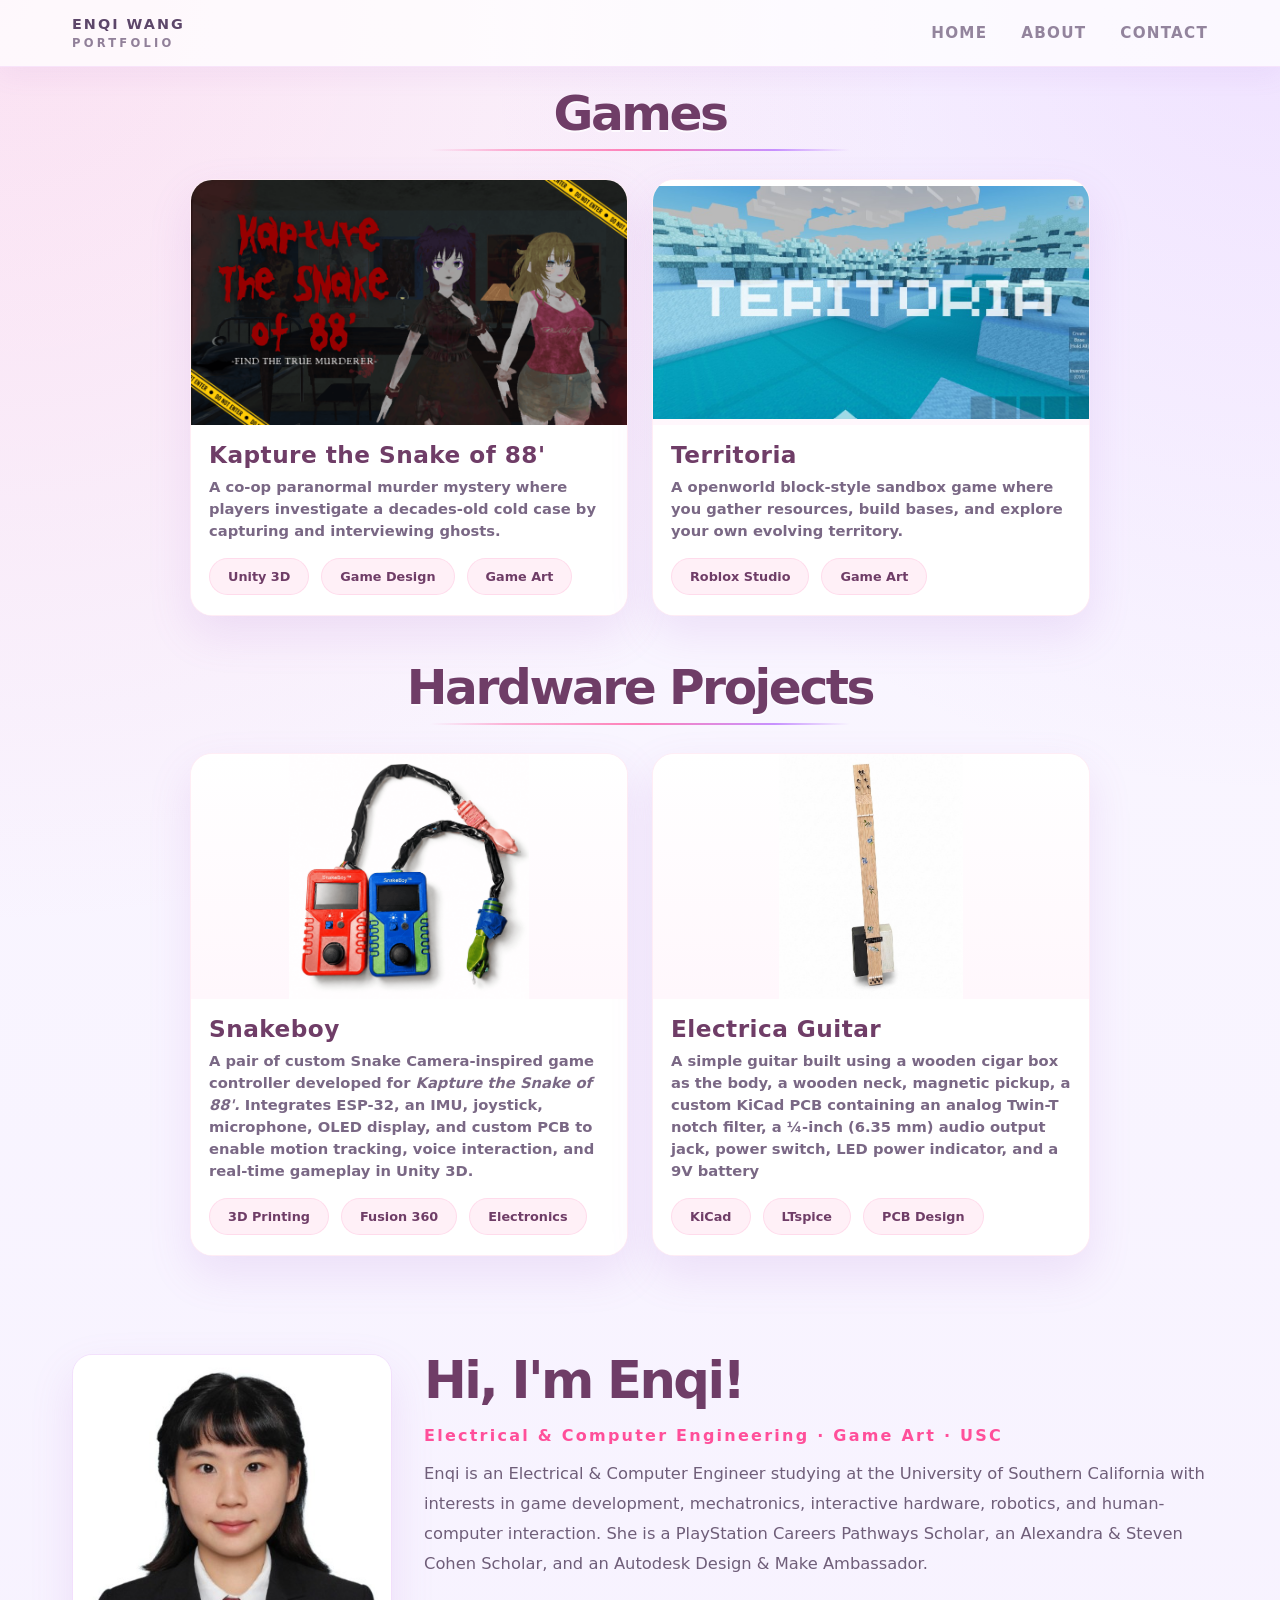
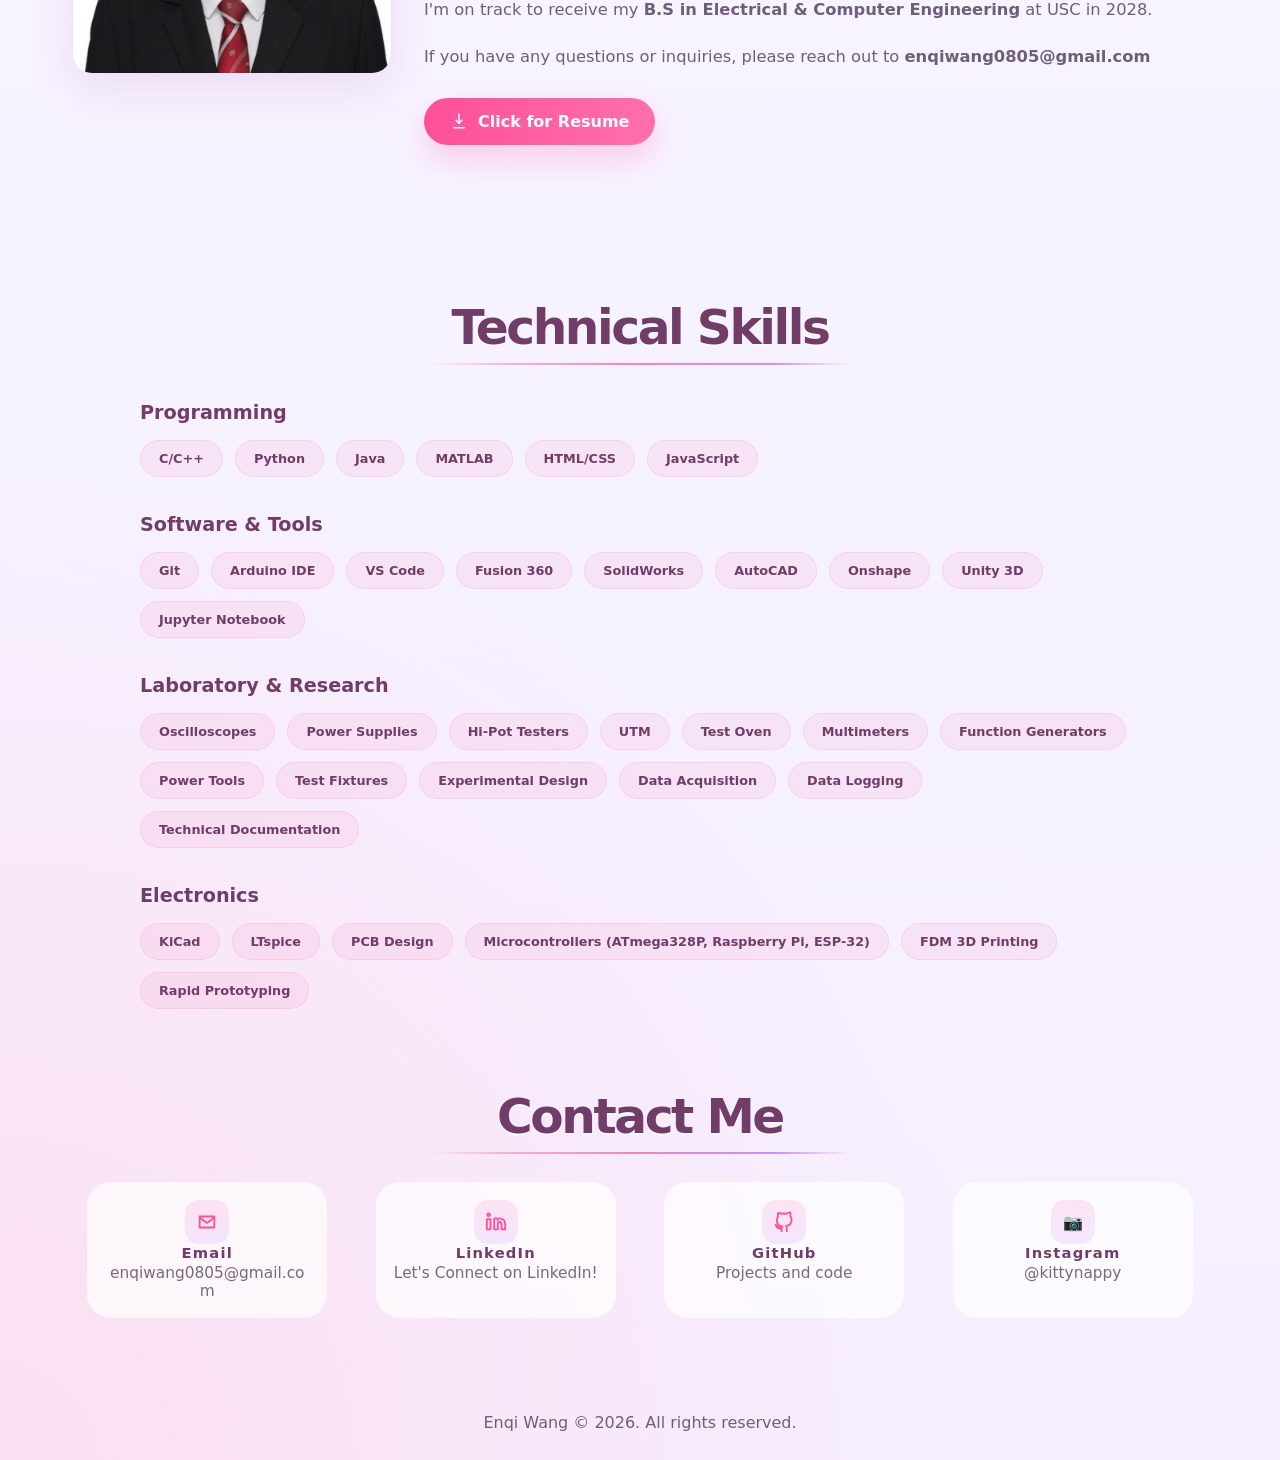
==== index.html @ 50706b4a "Update index.html" ====
<!DOCTYPE html>
<html lang="en">

<head>
  <meta charset="utf-8" />
  <meta name="viewport" content="width=device-width, initial-scale=1.0" />
  <title>Enqi Wang | Portfolio</title>
  <link rel="stylesheet" href="css/home.css">

</head>

<body>
  <header>
    <div class="header-inner">
      <a href="#home" class="brand">
        ENQI WANG
        <small>PORTFOLIO</small>
      </a>

      <nav aria-label="Primary">
        <a href="#home">HOME</a>
        <a href="#about">ABOUT</a>
        <a href="#contact">CONTACT</a>
      </nav>
    </div>
  </header>
  <main>
    <section id="home" class="section">
      <h2 class="section-title">Games</h2>
      <div class="underline"></div>
      <p class="lead"></p>

      <div class="project-grid featured">
        <a class="project-card" href="kapture.html">
          <div class="project-image-wrap">
            <img class="project-image" src="icons_images/Kapture/Kapture the snake of 88'.png"
              alt="Kapture the Snake of 88 banner">
          </div>
          <div class="project-body">
            <div class="project-title">Kapture the Snake of 88'</div>
            <p class="project-subtitle">
              A co-op paranormal murder mystery where players investigate a decades-old cold case by capturing and
              interviewing ghosts.
            </p>
            <div class="skill-bubbles">
              <span>Unity 3D</span>
              <span>Game Design</span>
              <span>Game Art</span>
            </div>
          </div>
        </a>

        <a class="project-card" href="territoria.html">
          <div class="project-image-wrap">
            <img class="project-image" src="icons_images/teritoria/game banner.jpg" alt="Territoria banner"
              loading="lazy" decoding="async">
          </div>
          <div class="project-body">
            <div class="project-title">Territoria</div>
            <p class="project-subtitle">
              A openworld block-style sandbox game where you gather resources, build bases, and explore your own
              evolving
              territory.
            </p>
            <div class="skill-bubbles">
              <span>Roblox Studio</span>
              <span>Game Art</span>
            </div>
          </div>
        </a>
      </div>
    </section>

    <section class="section" id="hardware">
      <h2 class="section-title">Hardware Projects</h2>
      <div class="underline"></div>

      <div class="project-grid featured">
        <a class="project-card" href="controller.html">
          <div class="project-image-wrap">
            <img class="project-image" src="icons_images/Controller/Controller0.png" alt="Snakeboy" loading="lazy"
              decoding="async">
          </div>

          <div class="project-body">
            <div class="project-title">Snakeboy</div>
            <p class="project-subtitle">
              A pair of custom Snake Camera-inspired game controller developed for
              <em>Kapture the Snake of 88'.</em>

              Integrates ESP-32, an IMU, joystick, microphone, OLED display, and custom PCB
              to enable <strong>motion tracking</strong>,
              <strong>voice interaction</strong>, and <strong>real-time gameplay</strong> in Unity 3D.
            </p>
            <div class="skill-bubbles">
              <span>3D Printing</span>
              <span>Fusion 360</span>
              <span>Electronics</span>
            </div>

          </div>
        </a>

        <a class="project-card" href="Guitar.html">
          <div class="project-image-wrap">
            <img class="project-image" src="icons_images/Guitar/Guitar1.png" alt="Electrical Guitar" loading="lazy"
              decoding="async">
          </div>

          <div class="project-body">
            <div class="project-title">Electrica Guitar</div>
            <p class="project-subtitle">
              A simple guitar built using a wooden cigar box as the body, a wooden neck, magnetic pickup, a custom
              KiCad PCB containing an analog Twin-T notch filter, a ¼-inch (6.35 mm) audio output jack, power
              switch, LED power indicator, and a 9V battery
            </p>

            <div class="skill-bubbles">
              <span>KiCad</span>
              <span>LTspice</span>
              <span>PCB Design</span>
            </div>
          </div>
        </a>

      </div>
    </section>

    <section section id="about" class="panel about-panel">
      <div class="about-grid">
        <img src="icons_images/Enqi Wang.jpg" alt="Enqi Wang" class="photo" loading="lazy" decoding="async">

        <div>
          <h1>Hi, I'm Enqi!</h1>
          <h2>Electrical &amp; Computer Engineering · Game Art · USC</h2>

          <p>
            Enqi is an Electrical &amp; Computer Engineer studying at the University of Southern California with
            interests in game development, mechatronics, interactive hardware, robotics, and human-computer interaction.
            She is a PlayStation Careers Pathways Scholar, an Alexandra & Steven Cohen Scholar, and an Autodesk Design
            & Make Ambassador.
          </p>
          <p>
           I'm on track to receive my <strong>B.S in Electrical & Computer Engineering</strong> at USC in 2028.
          </p>
          <p>
            If you have any questions or inquiries, please reach out to <strong>enqiwang0805@gmail.com</strong>
          </p>

          <p></p>

          <a class="resume-button"
            href="https://docs.google.com/document/d/15a6nE8vh1wY7bWYlgDS8myKReRUi__NX8AWMiQHNwws/edit?usp=sharing"
            target="_blank" rel="noopener noreferrer">
            <svg viewBox="0 0 24 24" aria-hidden="true">
              <path d="M12 3v12"></path>
              <path d="M8 11l4 4 4-4"></path>
              <path d="M5 21h14"></path>
            </svg>
            Click for Resume
          </a>
        </div>
      </div>
    </section>
    <section class="section" section id="skills">

      <h2 class="section-title">Technical Skills</h2>
      <div class="underline"></div>

      <div class="skill-category">
        <h3>Programming</h3>
        <div class="skill-bubbles">
          <span>C/C++</span>
          <span>Python</span>
          <span>Java</span>
          <span>MATLAB</span>
          <span>HTML/CSS</span>
          <span>JavaScript</span>
        </div>
      </div>

      <div class="skill-category">
        <h3>Software & Tools</h3>
        <div class="skill-bubbles">
          <span>Git</span>
          <span>Arduino IDE</span>
          <span>VS Code</span>
          <span>Fusion 360</span>
          <span>SolidWorks</span>
          <span>AutoCAD</span>
          <span>Onshape</span>
          <span>Unity 3D</span>
          <span>Jupyter Notebook</span>
        </div>
      </div>

      <div class="skill-category">
        <h3>Laboratory & Research</h3>
        <div class="skill-bubbles">
          <span>Oscilloscopes</span>
          <span>Power Supplies</span>
          <span>Hi-Pot Testers</span>
          <span>UTM</span>
          <span>Test Oven</span>
          <span>Multimeters</span>
          <span>Function Generators</span>
          <span>Power Tools</span>
          <span>Test Fixtures</span>
          <span>Experimental Design</span>
          <span>Data Acquisition</span>
          <span>Data Logging</span>
          <span>Technical Documentation</span>
        </div>
      </div>

      <div class="skill-category">
        <h3>Electronics</h3>
        <div class="skill-bubbles">
          <span>KiCad</span>
          <span>LTspice</span>
          <span>PCB Design</span>
          <span>Microcontrollers (ATmega328P, Raspberry Pi, ESP-32)</span>
          <span>FDM 3D Printing</span>
          <span>Rapid Prototyping</span>
        </div>
      </div>

    </section>

    <section id="contact" class="section">
      <h1 class="section-title">Contact Me</h1>
      <div class="underline"></div>

      <div class="contact-list">
        <a class="contact-link" href="mailto:enqiwang0805@gmail.com">
          <span class="contact-icon" aria-hidden="true">
            <svg viewBox="0 0 24 24">
              <path d="M4 6h16v12H4z"></path>
              <path d="M4 7l8 6 8-6"></path>
            </svg>
          </span>
          <span class="contact-text">
            <span class="contact-label">Email</span>
            <span class="contact-value">enqiwang0805@gmail.com</span>
          </span>
        </a>

        <a class="contact-link" href="https://www.linkedin.com/in/enqiwang" target="_blank" rel="noopener noreferrer">
          <span class="contact-icon" aria-hidden="true">
            <svg viewBox="0 0 24 24">
              <path d="M16 8a6 6 0 0 1 6 6v6h-4v-6a2 2 0 0 0-4 0v6h-4V8h4v2"></path>
              <path d="M2 9h4v11H2z"></path>
              <circle cx="4" cy="4" r="1.5"></circle>
            </svg>
          </span>
          <span class="contact-text">
            <span class="contact-label">LinkedIn</span>
            <span class="contact-value">Let's Connect on LinkedIn!</span>
          </span>
        </a>

        <a class="contact-link" href="https://github.com/EnqiWang" target="_blank" rel="noopener noreferrer">
          <span class="contact-icon" aria-hidden="true">
            <svg viewBox="0 0 24 24">
              <path d="M9 19c-4.5 1.5-4.5-2.5-6-3"></path>
              <path
                d="M15 22v-3.5a3 3 0 0 0-.9-2.3c3-.3 6.2-1.5 6.2-7a5.5 5.5 0 0 0-1.5-3.8 5.1 5.1 0 0 0-.1-3.8s-1.2-.4-4 1.5a13.5 13.5 0 0 0-6 0C6.9 1.9 5.7 2.3 5.7 2.3a5.1 5.1 0 0 0-.1 3.8A5.5 5.5 0 0 0 4.1 9.9c0 5.5 3.2 6.7 6.2 7A3 3 0 0 0 9.4 19V22">
              </path>
              <path d="M9 18c-4.5 1.5-4.5-2.5-6-3"></path>
            </svg>
          </span>
          <span class="contact-text">
            <span class="contact-label">GitHub</span>
            <span class="contact-value">Projects and code</span>
          </span>
        </a>

        <a class="contact-link" href="https://instagram.com/kittynappy" target="_blank">

          <span class="contact-icon">
            📷
          </span>

          <span class="contact-text">
            <span class="contact-label">Instagram</span>
            <span class="contact-value">@kittynappy</span>
          </span>
        </a>
      </div>
    </section>
  </main>
  <p class="footer">
    Enqi Wang © 2026. All rights reserved.
  </p>
</body>

</html>
---- css/home.css ----
:root {
  --pink: #ff6fae;
  --pink-strong: #ff4f9a;
  --pink-soft: #ffd6e8;
  --lavender: #f6efff;
  --lavender-2: #efe7ff;

  --bg: #faf7ff;
  --bg-2: #f5efff;
  --panel: rgba(255, 255, 255, 0.82);
  --panel-2: rgba(255, 255, 255, 0.92);

  --text: #4a3a52;
  --muted: #6f5e79;

  --card: #ffffff;
  --line: rgba(214, 107, 232, 0.16);

  --shadow: 0 18px 44px rgba(167, 97, 207, 0.14);
}

* {
  box-sizing: border-box;
  margin: 0;
  padding: 0;
}

#about,
#contact,
#skills,
#home {
  scroll-margin-top: 100px;
}

html {
  scroll-behavior: smooth;
}


header {
  position: fixed;
  top: 0;
  left: 0;
  width: 100%;
  z-index: 1000;
  background: rgba(255, 255, 255, 0.74);
  border-bottom: 1px solid rgba(214, 107, 232, 0.14);
  box-shadow: 0 8px 26px rgba(167, 97, 207, 0.08);

}

.header-inner {
  max-width: 1180px;
  margin: 0 auto;
  padding: 16px 22px;
  display: flex;
  align-items: center;
  justify-content: space-between;
  gap: 24px;
}

/* nav bar content */

.brand {
  display: flex;
  flex-direction: column;
  gap: 4px;
  font-size: 0.9rem;
  text-transform: uppercase;
  font-weight: 900;
  letter-spacing: 0.14em;
  color: #5d476a;
  white-space: nowrap;
}

.brand small {
  font-size: 0.72rem;
  letter-spacing: 0.28em;
  color: rgba(93, 71, 106, 0.68);
  font-weight: 700;
}

nav {
  display: flex;
  align-items: center;
  gap: 34px;
  flex-wrap: wrap;
}

nav a {
  color: rgba(93, 71, 106, 0.66);
  font-size: 0.95rem;
  font-weight: 800;
  letter-spacing: 0.08em;
  transition: color 0.2s ease, transform 0.2s ease;
}

nav a:hover,
nav a.active {
  color: var(--pink-strong);
  transform: translateY(-1px);
}

body {
  font-family: system-ui, -apple-system, BlinkMacSystemFont, "Segoe UI", Roboto, Arial, sans-serif;
  color: var(--text);
  min-height: 100vh;
  background:
    radial-gradient(circle at top left, rgba(255, 111, 174, 0.16), transparent 28%),
    radial-gradient(circle at top right, rgba(185, 117, 255, 0.16), transparent 24%),
    radial-gradient(circle at bottom left, rgba(255, 214, 232, 0.65), transparent 30%),
    linear-gradient(180deg, var(--bg) 0%, var(--bg-2) 100%);
}

a {
  color: inherit;
  text-decoration: none;
}


main {
  max-width: 1180px;
  margin: 0 auto;
  padding: 60px 22px 72px;
  min-height: calc(100vh - 78px);
}

.about-grid {
  display: grid;
  grid-template-columns: 320px 1fr;
  gap: 32px;
  align-items: start;
}

.photo {
  width: 100%;
  display: block;
  border: 1px solid rgba(214, 107, 232, 0.14);
  box-shadow: var(--shadow);
  border-radius: 20px;
}

h1 {
  font-size: clamp(2rem, 4vw, 3.5rem);
  line-height: 1.05;
  margin-bottom: 18px;
  color: #6f3d67;
  letter-spacing: -0.05em;
}

h2 {
  font-size: 1rem;
  letter-spacing: 0.14em;
  color: var(--pink-strong);
  margin-bottom: 14px;
}

p {
  color: var(--muted);
  line-height: 1.85;
  font-size: 1.02rem;
  margin-bottom: 16px;
}

.resume-button {
  display: inline-flex;
  align-items: center;
  justify-content: center;
  gap: 10px;
  margin-top: 10px;
  padding: 14px 26px;
  border-radius: 999px;
  background: linear-gradient(90deg, var(--pink-strong), var(--pink));
  color: white;
  text-decoration: none;
  font-weight: 800;
  transition: transform 0.2s ease, box-shadow 0.2s ease, background 0.2s ease;
  box-shadow: 0 14px 28px rgba(255, 79, 154, 0.22);
}

.resume-button:hover {
  transform: translateY(-2px);
  box-shadow: 0 18px 34px rgba(255, 79, 154, 0.28);
  background: linear-gradient(90deg, #ff5ba5, #ff7eb8);
}

.resume-button svg {
  width: 18px;
  height: 18px;
  fill: none;
  stroke: currentColor;
  stroke-width: 2;
  stroke-linecap: round;
  stroke-linejoin: round;
}

.contact-list {
  display: grid;
  grid-template-columns: repeat(auto-fit, minmax(220px, 1fr));
  gap: 18px;
  margin-top: 20px;
}

.contact-link {
  background: rgba(255, 255, 255, 0.72);
  display: flex;
  flex-direction: column;
  align-items: center;
  justify-content: center;
  padding: 18px;
  min-height: 120px;
  max-width: 240px;
  width: 100%;
  margin: 0 auto;
  border-radius: 24px;
  text-align: center;

}

.contact-link:hover {
  transform: translateY(-4px);
  box-shadow: 0 20px 40px rgba(255, 111, 174, 0.18);
  border-color: rgba(255, 111, 174, 0.24);
}

.contact-icon {
  width: 44px;
  height: 44px;
  border-radius: 14px;
  display: inline-flex;
  align-items: center;
  justify-content: center;
  flex: 0 0 44px;
  background: linear-gradient(180deg, rgba(255, 111, 174, 0.16) 0%, rgba(185, 117, 255, 0.14) 100%);
  color: var(--pink-strong);
}

.contact-icon svg {
  width: 22px;
  height: 22px;
  fill: none;
  stroke: currentColor;
  stroke-width: 2;
  stroke-linecap: round;
  stroke-linejoin: round;
}

.contact-text {
  display: flex;
  flex-direction: column;
  gap: 3px;
  min-width: 0;
  flex: 1;
}

.contact-label {
  font-size: 0.92rem;
  font-weight: 900;
  letter-spacing: 0.08em;
  color: #6f3d67;
}

.contact-value {
  font-size: 0.96rem;
  color: rgba(93, 71, 106, 0.82);
  word-break: break-word;
}

.section {
  padding: 28px 0 18px;
}

.section-title {
  text-align: center;
  font-size: clamp(2rem, 3.8vw, 3.4rem);
  line-height: 1.05;
  font-weight: 900;
  color: #6f3d67;
  margin-bottom: 10px;
  letter-spacing: -0.05em;
  text-shadow: 0 2px 0 rgba(255, 255, 255, 0.7);
}

.underline {
  width: min(420px, 70%);
  height: 2px;
  background: linear-gradient(90deg,
      transparent 0%,
      rgba(255, 111, 174, 0.52) 18%,
      rgba(255, 111, 174, 0.92) 50%,
      rgba(185, 117, 255, 0.82) 82%,
      transparent 100%);
  margin: 0 auto 28px;
  border-radius: 999px;
  opacity: 0.95;
}

.lead {
  text-align: center;
  max-width: 700px;
  margin: 0 auto 26px;
  color: var(--muted);
  line-height: 1.8;
  font-size: 1.05rem;
}

.project-grid {
  display: grid;
  gap: 24px;
}

.project-grid.featured {
  grid-template-columns: repeat(auto-fit, minmax(320px, 1fr));
  max-width: 900px;
  margin: 0 auto;
}

.project-card {
  display: block;
  overflow: hidden;
  background: #fff;
  border: 1px solid rgba(255, 111, 174, 0.12);
  box-shadow: var(--shadow);
  transition: transform 0.2s ease, box-shadow 0.2s ease, border-color 0.2s ease;
  border-radius: 22px;
}

.project-card:hover {
  transform: translateY(-4px);
  box-shadow: 0 24px 60px rgba(167, 97, 207, 0.18);
  border-color: rgba(255, 111, 174, 0.22);
}

.project-image-wrap {
  position: relative;
  aspect-ratio: 16 / 9;
  overflow: hidden;
  background: linear-gradient(180deg, #fff 0%, #fff7fc 100%);
}

.project-image {
  width: 100%;
  height: 100%;
  display: block;
  object-fit: contain;
  transition: transform 0.3s ease, filter 0.3s ease;
}

.project-card:hover .project-image {
  transform: scale(1.03);
}

.project-body {
  padding: 18px 18px 20px;
  background: linear-gradient(180deg,
      rgba(255, 255, 255, 0.92) 0%,
      rgba(255, 255, 255, 1) 100%);
}

.project-title {
  font-size: 1.45rem;
  font-weight: 900;
  line-height: 1.05;
  letter-spacing: 0.02em;
  color: #6f3d67;
  margin-bottom: 8px;
}

.project-tech {
  font-size: 0.88rem;
  font-weight: 900;
  line-height: 1.5;
  color: rgba(255, 111, 174, 0.92);
}

.project-subtitle {
  font-size: 0.92rem;
  font-weight: 600;
  line-height: 1.5;
  color: rgba(93, 71, 106, 0.82);
}

.footer {
  text-align: center;
  max-width: 860px;
  margin: 0 auto 22px;
  color: var(--muted);
  line-height: 1.85;
  font-size: 1rem;
}

.about-panel {
  margin-top: 80px;
  min-height: 520px;
}

/* start of skills section */
.skill-category {
  max-width: 1000px;
  margin: 36px auto;
  color: #ff4f9a;
}

.skill-category h3 {
  margin-bottom: 16px;

  color: #6f3d67;

  font-size: 1.2rem;
  font-weight: 900;
}

.skill-bubbles {
  display: flex;
  flex-wrap: wrap;
  gap: 12px;
}

.skill-bubbles span {

  display: inline-flex;
  align-items: center;

  padding: 10px 18px;

  border-radius: 999px;

  background: rgba(255, 111, 174, .10);

  border: 1px solid rgba(255, 111, 174, .16);

  color: #6f3d67;

  font-size: .8rem;
  font-weight: 700;

  transition: .2s ease;
}

.skill-bubbles span:hover {

  transform: translateY(-3px);

  background: rgba(255, 111, 174, .18);

  box-shadow: var(--shadow);
}

/* end of skills section */
@media (max-width: 768px) {

  .about-grid {
    grid-template-columns: 1fr;
    gap: 24px;
    text-align: center;
  }

  .photo {
    width: 220px;
    margin: 0 auto;
  }



  .resume-button {
    width: 100%;
    justify-content: center;
  }

}

@media (max-width: 900px) {
  .project-grid.featured {
    grid-template-columns: 1fr;
    max-width: 100%;
  }

  .project-card {
    aspect-ratio: auto;
    width: 100%;
  }

  .project-body {
    padding: 16px;
  }
}

@media (max-width: 640px) {
   #home {
    padding-top: 100px;
  }
  main {
    padding: 20px 14px 56px;
  }

  .header-inner {
    padding: 14px 18px;
    flex-direction: column;
    align-items: flex-start;
  }

  nav {
    gap: 18px;
  }

  .section-title {
    font-size: 1.9rem;
  }

  .lead {
    font-size: 1rem;
  }

  .project-title {
    font-size: 1.1rem;
  }

  .project-subtitle {
    font-size: 0.88rem;
  }

  .project-body .project-subtitle strong {
    color: var(--pink-strong);
  }


}
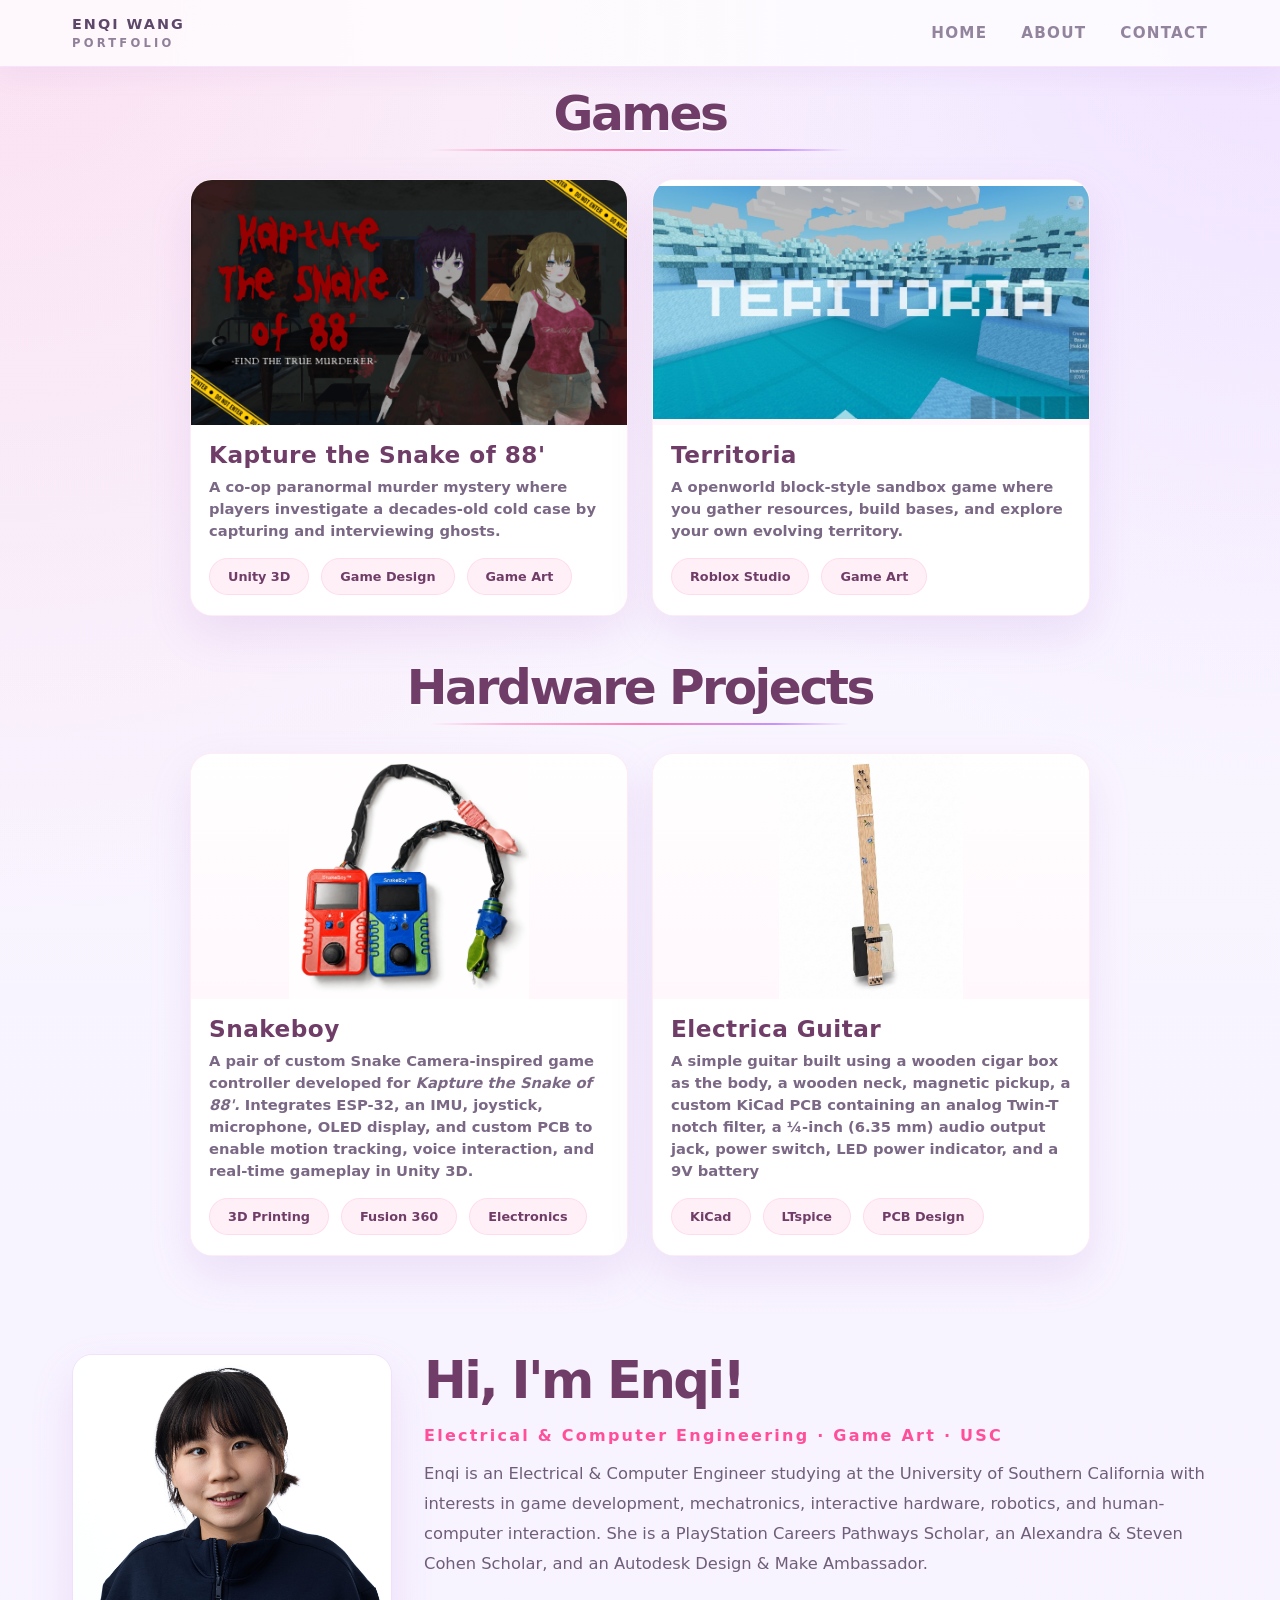
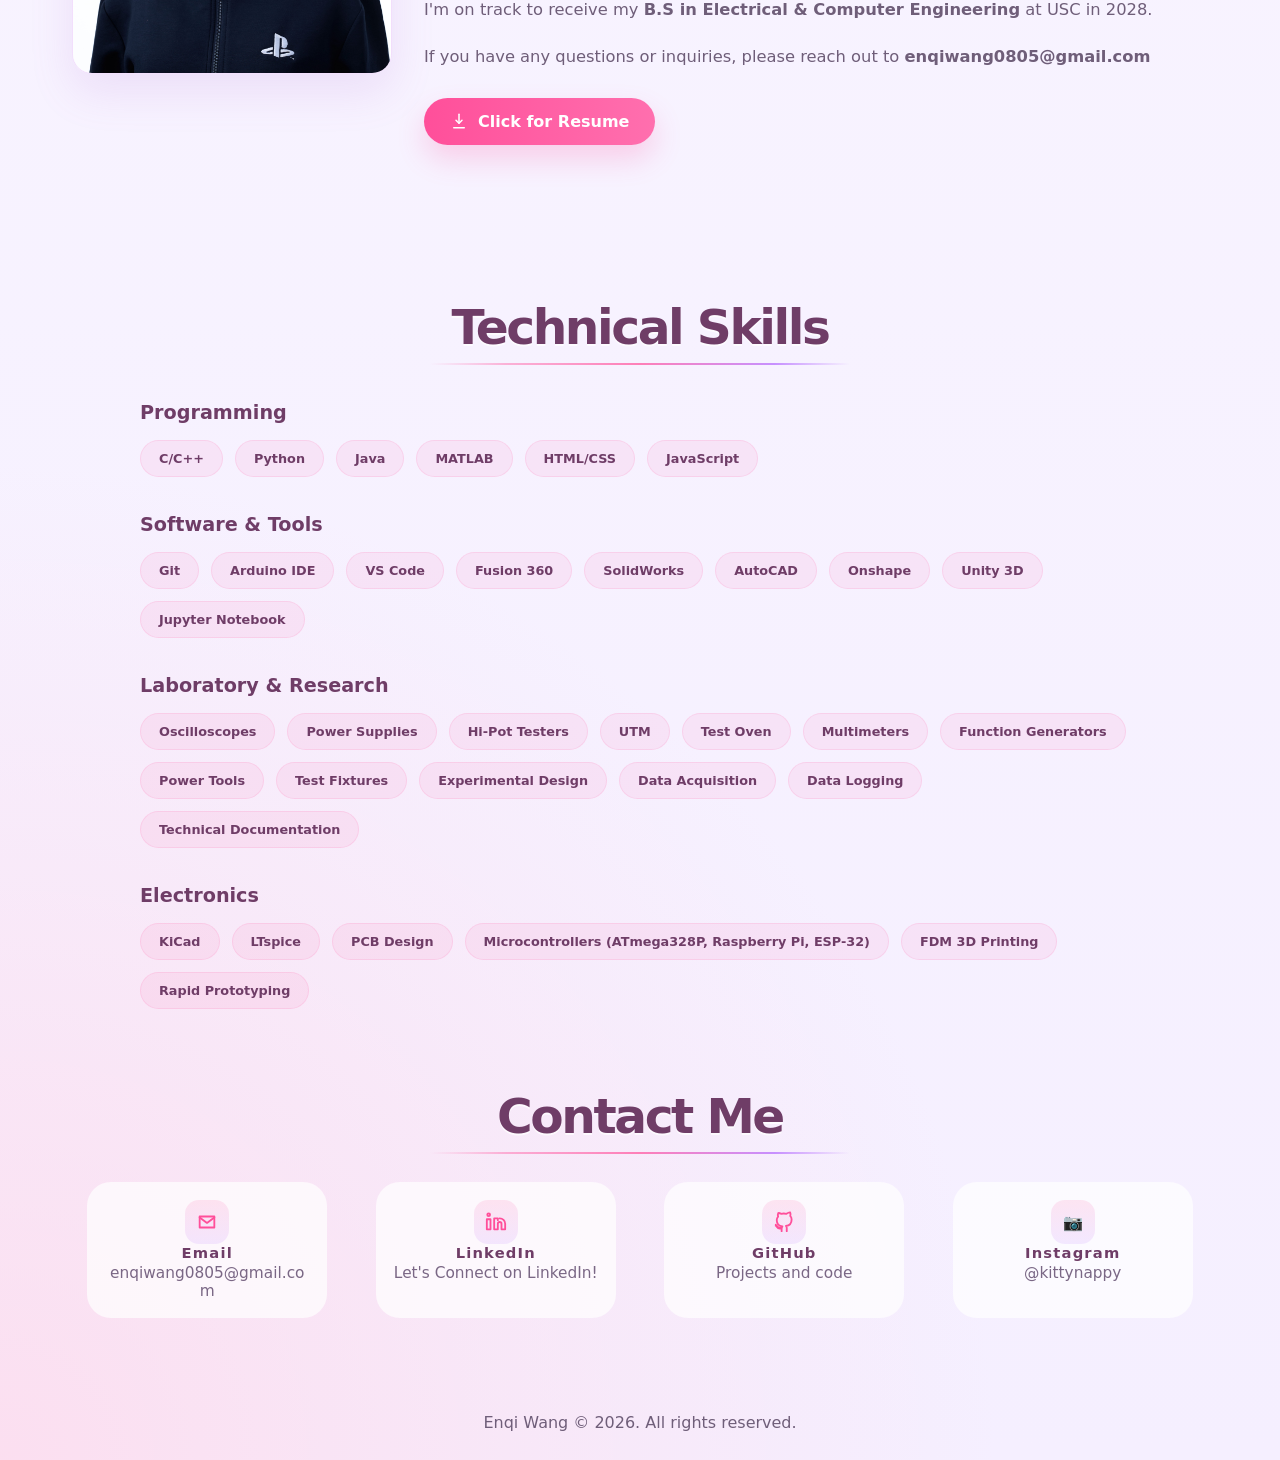
==== commit e275e082: "Updated Color" ====
--- a/index.html
+++ b/index.html
@@ -128,7 +128,7 @@
 
     <section section id="about" class="panel about-panel">
       <div class="about-grid">
-        <img src="icons_images/Enqi Wang.jpg" alt="Enqi Wang" class="photo" loading="lazy" decoding="async">
+        <img src="icons_images/SPCP26_EnqiWang_0518.jpg" alt="Enqi Wang" class="photo" loading="lazy" decoding="async">
 
         <div>
           <h1>Hi, I'm Enqi!</h1>
--- a/css/home.css
+++ b/css/home.css
@@ -10,7 +10,7 @@
   --panel: rgba(255, 255, 255, 0.82);
   --panel-2: rgba(255, 255, 255, 0.92);
 
-  --text: #4a3a52;
+  --text: #000000;
   --muted: #6f5e79;
 
   --card: #ffffff;
@@ -161,6 +161,7 @@
   font-size: 1.02rem;
   margin-bottom: 16px;
 }
+
 
 .resume-button {
   display: inline-flex;
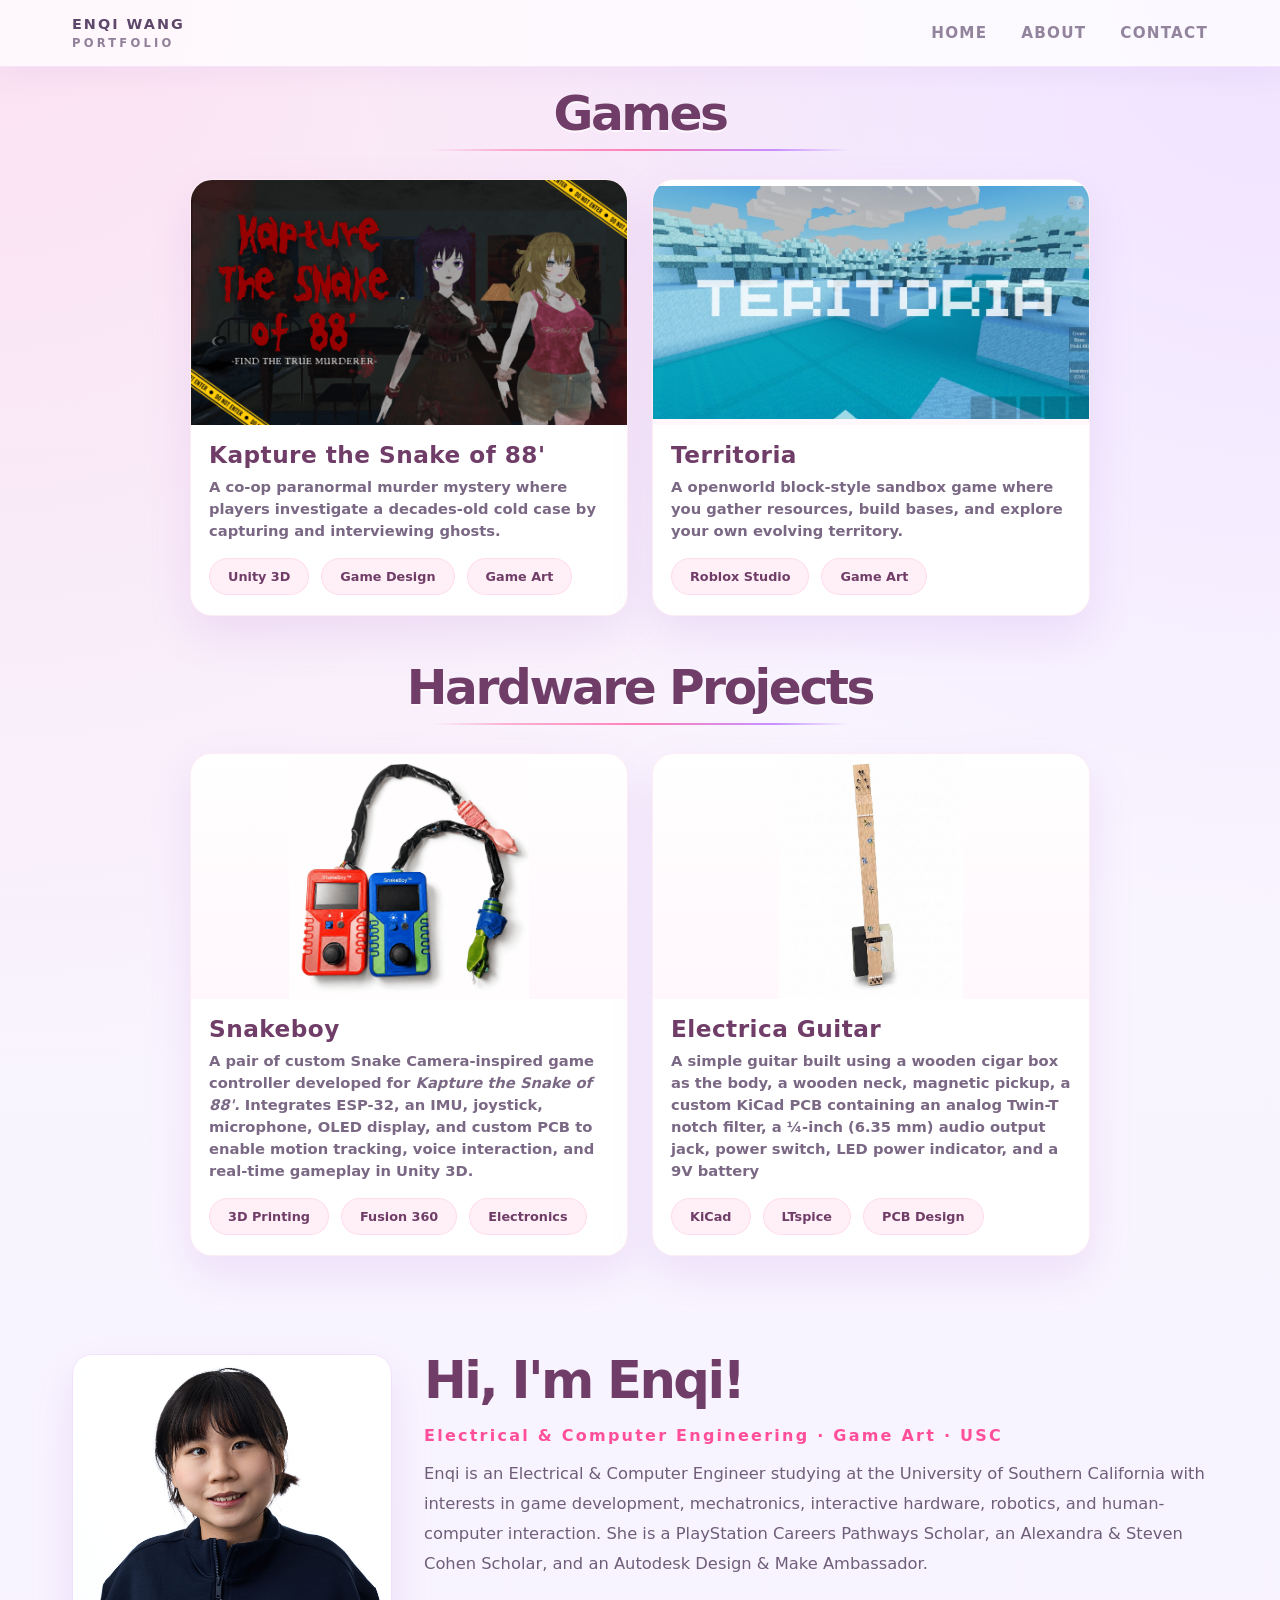
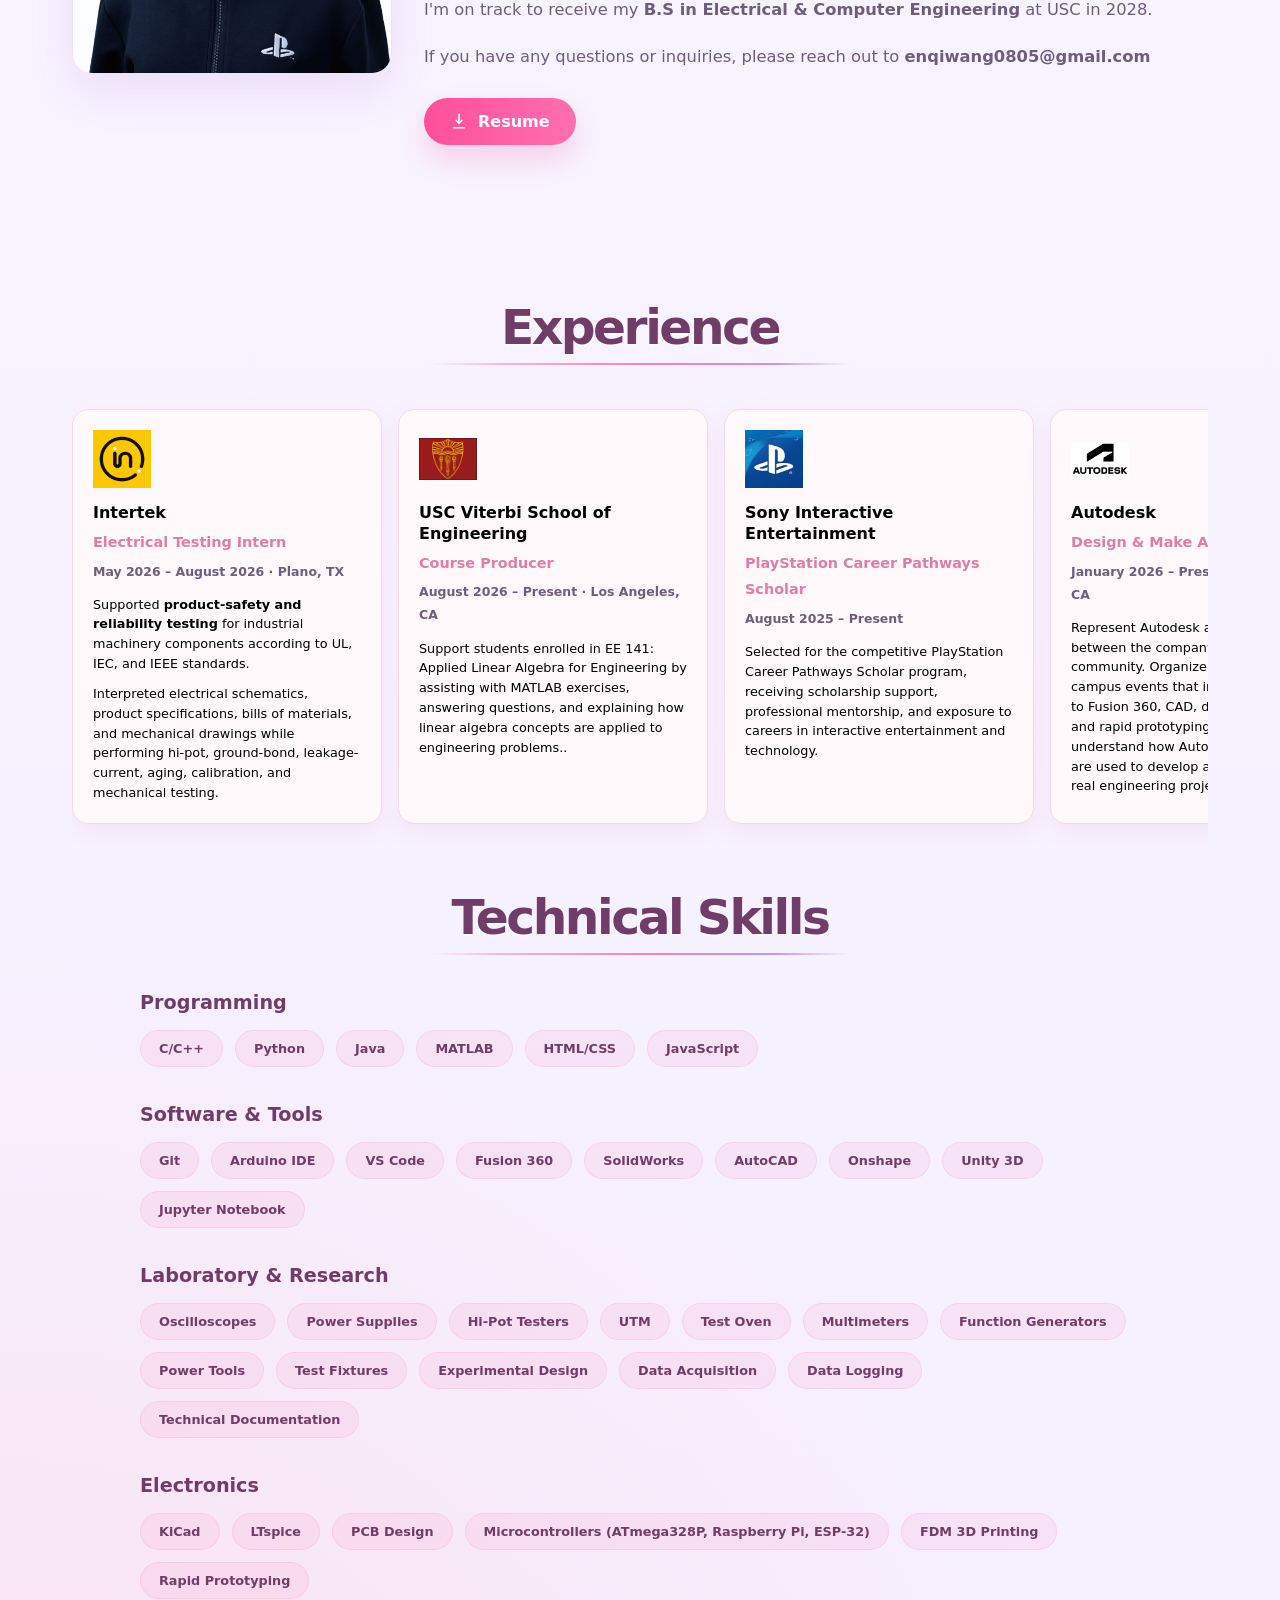
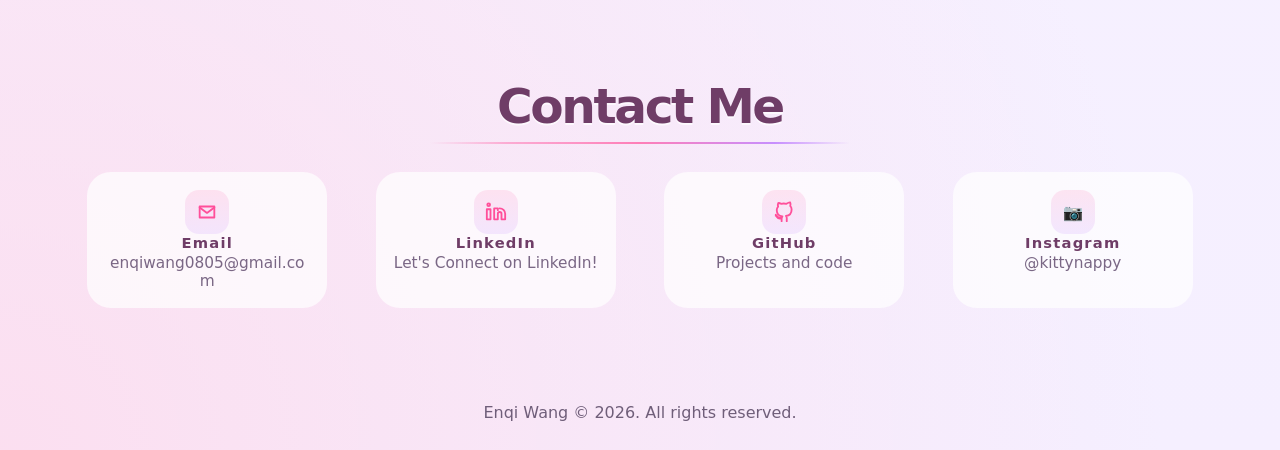
==== commit 5d129b48: "Updated Experience Section" ====
--- a/index.html
+++ b/index.html
@@ -157,11 +157,104 @@
               <path d="M8 11l4 4 4-4"></path>
               <path d="M5 21h14"></path>
             </svg>
-            Click for Resume
+            Resume
           </a>
         </div>
       </div>
     </section>
+
+    <section id="experience" class="section experience-section">
+  <h2 class="section-title">Experience</h2>
+  <div class="underline"></div>
+
+  <div class="experience-scroll">
+
+    <article class="experience-card">
+      <img
+        src="icons_images/Experience/intertek.jpg"
+        alt="Intertek logo"
+        class="experience-logo"
+      >
+
+      <h3>Intertek</h3>
+      <p class="experience-role">Electrical Testing Intern</p>
+      <p class="experience-date">May 2026 – August 2026 · Plano, TX</p>
+
+      <p class="experience-description">
+        Supported <strong>product-safety  and reliability testing</strong> for industrial machinery components according to UL, IEC,
+        and IEEE standards. 
+      </p>
+       <p class="experience-description">
+        Interpreted electrical schematics, product
+        specifications, bills of materials, and mechanical drawings while
+        performing hi-pot, ground-bond, leakage-current, aging, calibration,
+        and mechanical testing.
+      </p>
+    </article>
+
+    <article class="experience-card">
+      <img
+        src="icons_images/Experience/usc.jpg"
+        alt="USC Viterbi School of Engineering logo"
+        class="experience-logo"
+      >
+
+      <h3>USC Viterbi School of Engineering</h3>
+      <p class="experience-role">Course Producer</p>
+      <p class="experience-date">August 2026 – Present · Los Angeles, CA</p>
+
+      <p class="experience-description">
+        Support students enrolled in EE 141: Applied Linear Algebra for
+        Engineering by assisting with MATLAB exercises, answering questions,
+        and explaining how linear algebra concepts are applied to engineering
+        problems..
+      </p>
+    </article>
+
+    <article class="experience-card">
+      <img
+        src="icons_images/Experience/PlayStation.jpg"
+        alt="PlayStation logo"
+        class="experience-logo"
+      >
+
+      <h3>Sony Interactive Entertainment</h3>
+      <p class="experience-role">PlayStation Career Pathways Scholar</p>
+      <p class="experience-date">August 2025 – Present</p>
+
+      <p class="experience-description">
+        Selected for the competitive PlayStation Career Pathways Scholar
+        program, receiving scholarship support, professional mentorship, and
+        exposure to careers in interactive entertainment and technology.
+      </p>
+    </article>
+
+    <article class="experience-card">
+      <img
+        src="icons_images/Experience/autodesk.png"
+        alt="Autodesk logo"
+        class="experience-logo"
+      >
+
+      <h3>Autodesk</h3>
+      <p class="experience-role">Design &amp; Make Ambassador</p>
+      <p class="experience-date">January 2026 – Present · Los Angeles, CA</p>
+
+      <p class="experience-description">
+        Represent Autodesk at USC as a liaison between the company and the
+        student community. Organize workshops and campus events that introduce
+        students to Fusion 360, CAD, digital fabrication, and rapid
+        prototyping. Help students understand how Autodesk design tools are
+        used to develop and manufacture real engineering projects.
+      </p>
+    </article>
+
+    
+
+
+
+  </div>
+</section>
     <section class="section" section id="skills">
 
       <h2 class="section-title">Technical Skills</h2>
--- a/css/home.css
+++ b/css/home.css
@@ -447,6 +447,116 @@
   box-shadow: var(--shadow);
 }
 
+
+/* WORK EXPERIENCE */
+
+.experience-section {
+  width: 100%;
+  overflow: hidden;
+}
+
+.experience-scroll {
+  display: flex;
+  gap: 16px;
+  width: 100%;
+  overflow-x: auto;
+  overflow-y: hidden;
+  padding: 16px 3px 22px;
+  scroll-snap-type: x mandatory;
+
+  scrollbar-width: thin;
+  scrollbar-color: #f2a8c7 #fde8f1;
+}
+
+.experience-scroll::-webkit-scrollbar {
+  height: 8px;
+}
+
+.experience-scroll::-webkit-scrollbar-track {
+  background: #fde8f1;
+  border-radius: 999px;
+}
+
+.experience-scroll::-webkit-scrollbar-thumb {
+  background: #f2a8c7;
+  border: 2px solid #fde8f1;
+  border-radius: 999px;
+}
+
+.experience-card {
+  flex: 0 0 310px;
+  min-height: 290px;
+  padding: 20px;
+
+  background: #fff9fc;
+  border: 1px solid #f8d8e6;
+  border-radius: 16px;
+  box-shadow: 0 8px 22px rgba(214, 126, 165, 0.1);
+
+  scroll-snap-align: start;
+  cursor: default;
+}
+
+.experience-logo {
+  display: block;
+  width: 58px;
+  height: 58px;
+  margin-bottom: 15px;
+
+  object-fit: contain;
+  background: transparent;
+  border: none;
+}
+
+.experience-card h3 {
+  margin: 0 0 5px;
+  color: var(--text);
+  font-size: 1.0rem;
+  line-height: 1.3;
+}
+
+.experience-role {
+  margin: 0 0 4px;
+  color: #df7da8;
+  font-size: 0.9rem;
+  font-weight: 700;
+}
+
+.experience-date {
+  margin: 0 0 12px;
+  color: var(--muted);
+  font-size: 0.78rem;
+  font-weight: 600;
+}
+
+.experience-description {
+  margin: 0 0 10px;
+  color: var(--text);
+  font-size: 0.8rem;
+  line-height: 1.55;
+}
+
+.experience-description:last-child {
+  margin-bottom: 0;
+}
+
+@media (max-width: 600px) {
+  .experience-scroll {
+    gap: 12px;
+  }
+
+  .experience-card {
+    flex-basis: 78vw;
+    min-height: 400px;
+    padding: 18px;
+  }
+
+  .experience-logo {
+    width: 50px;
+    height: 50px;
+  }
+}
+
 /* end of skills section */
 @media (max-width: 768px) {
 
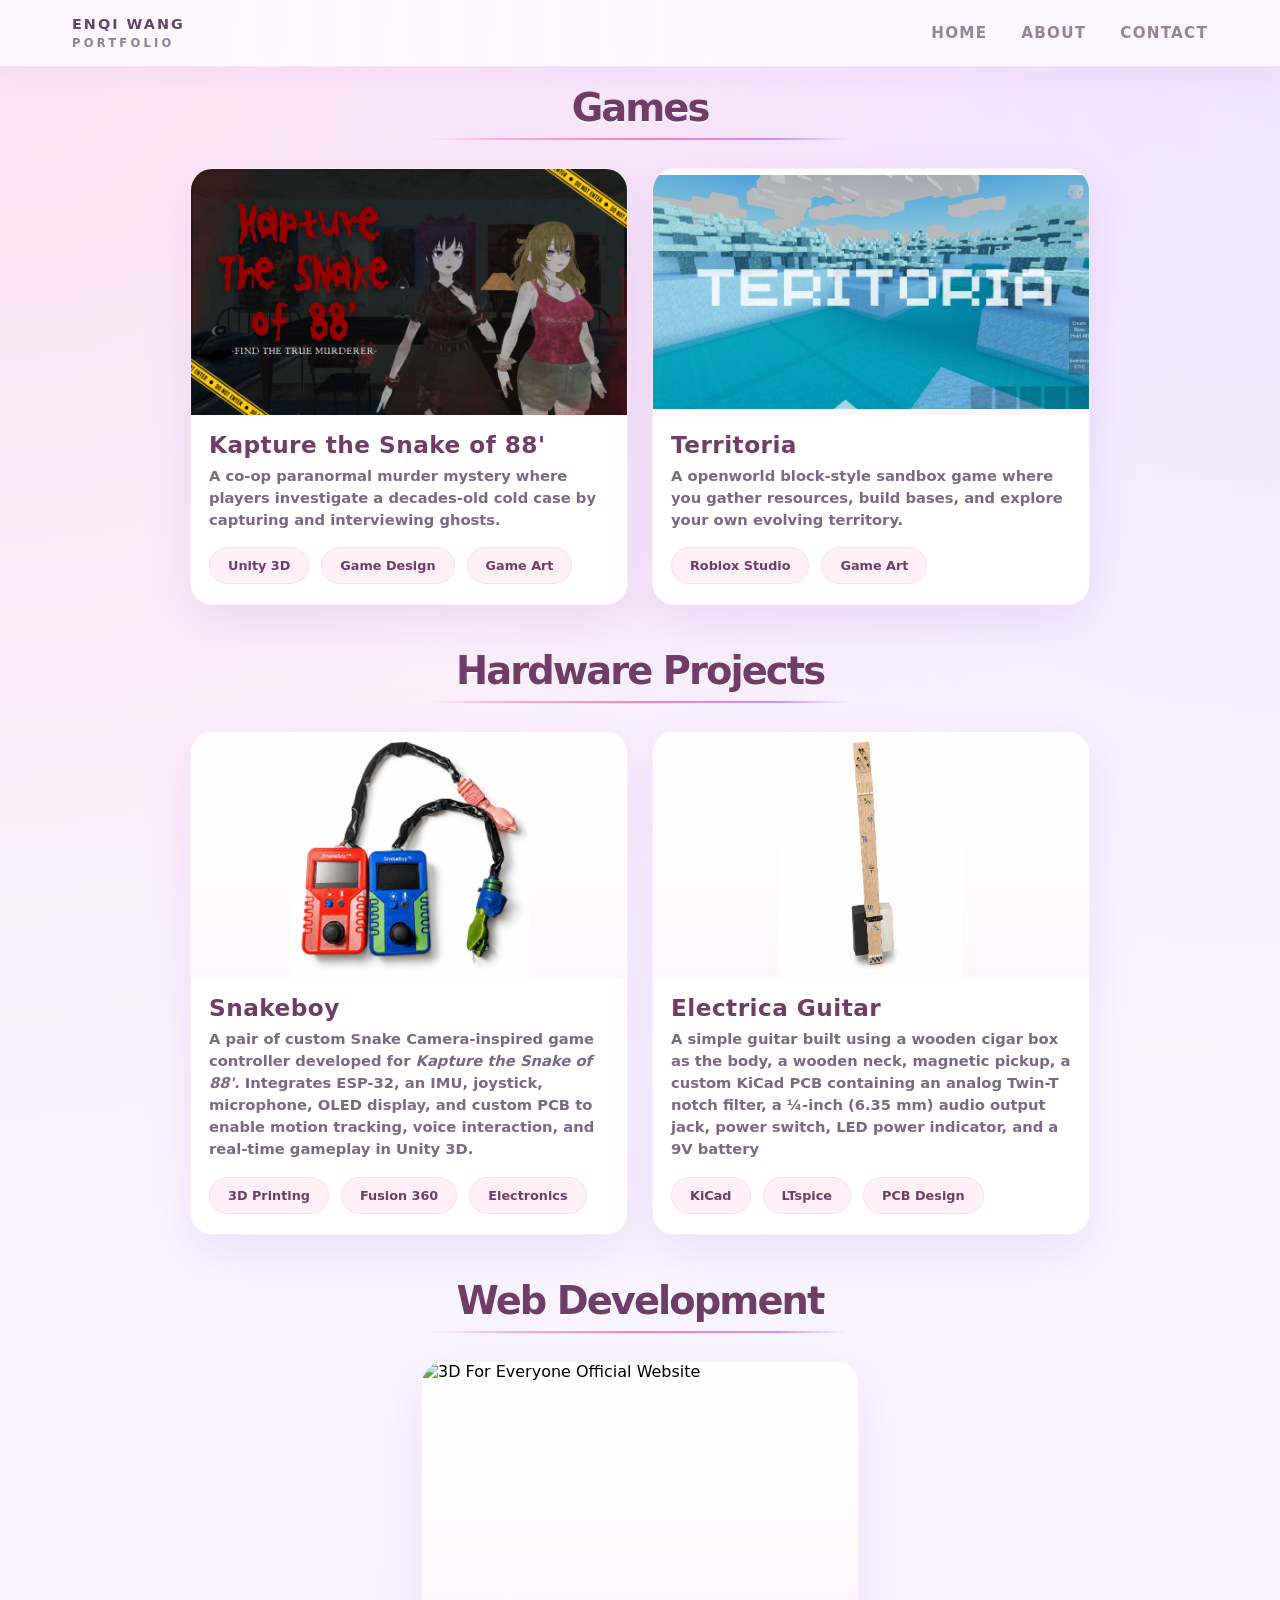
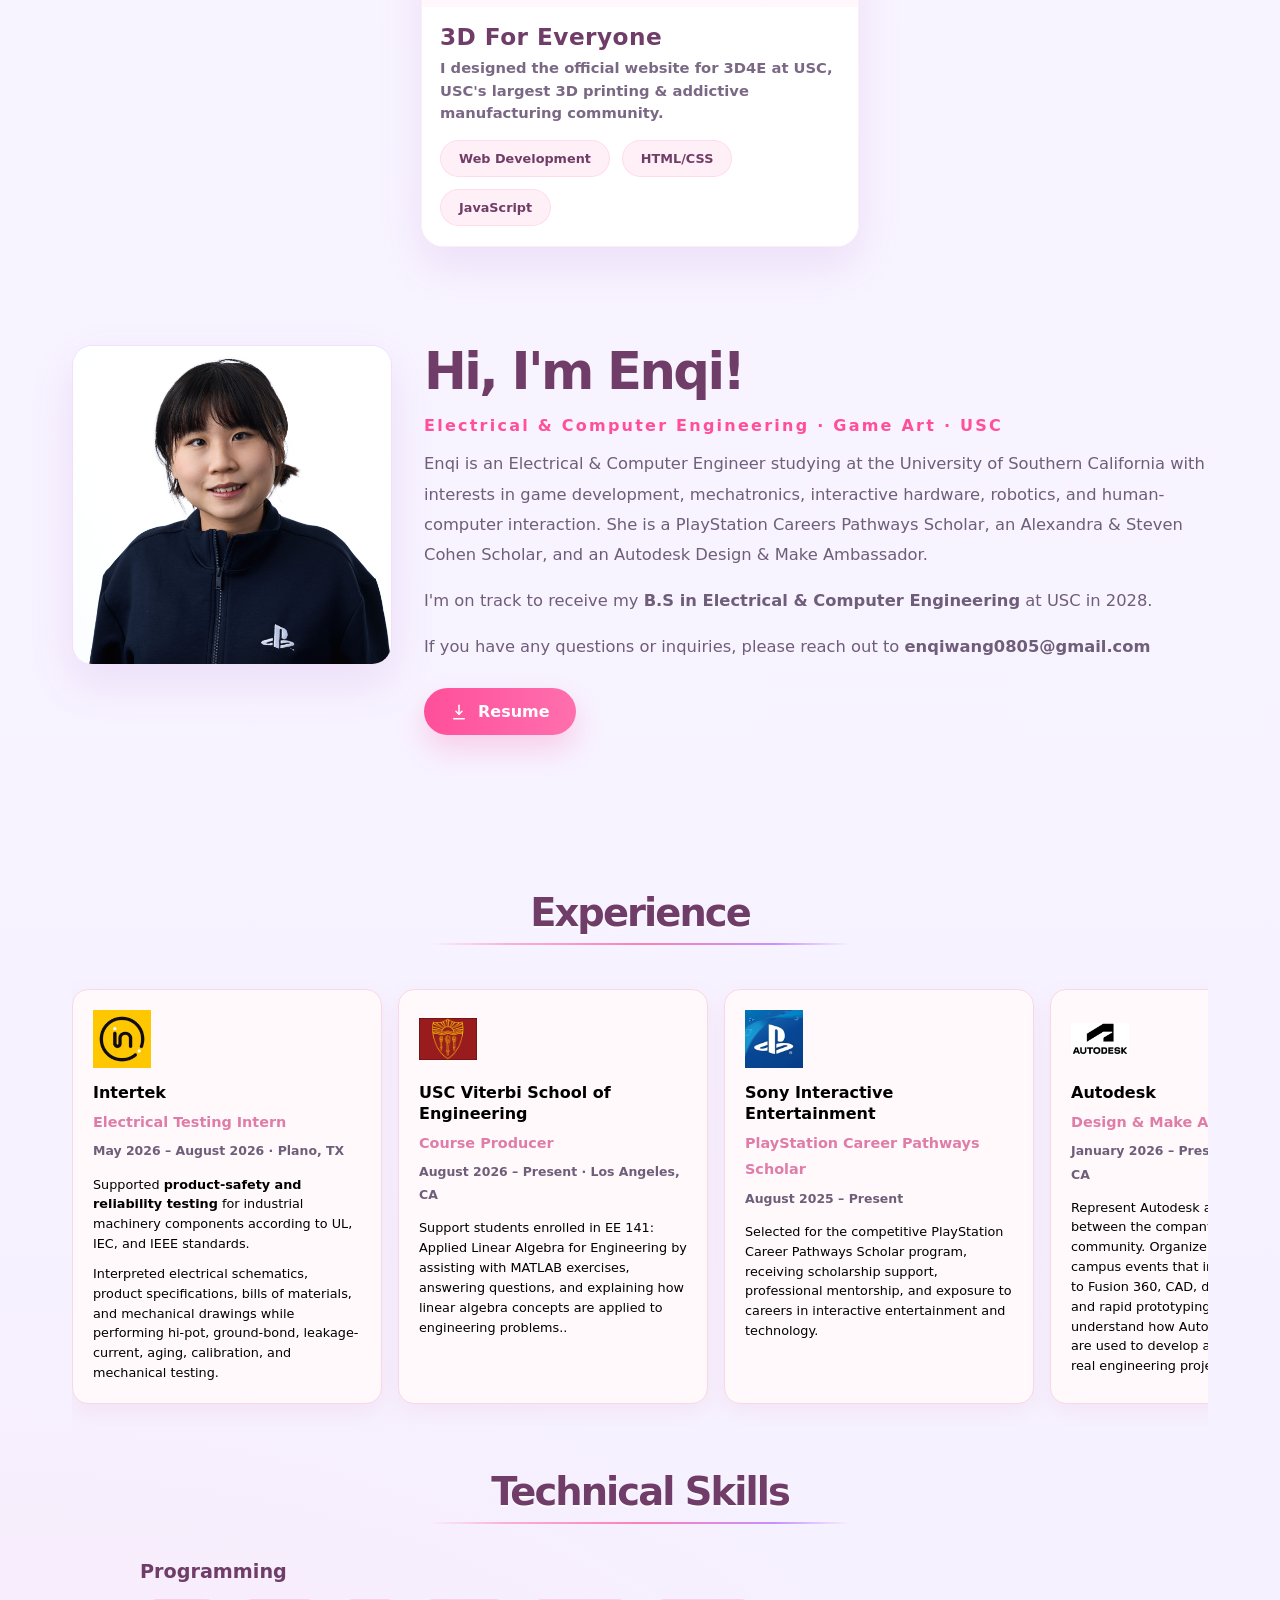
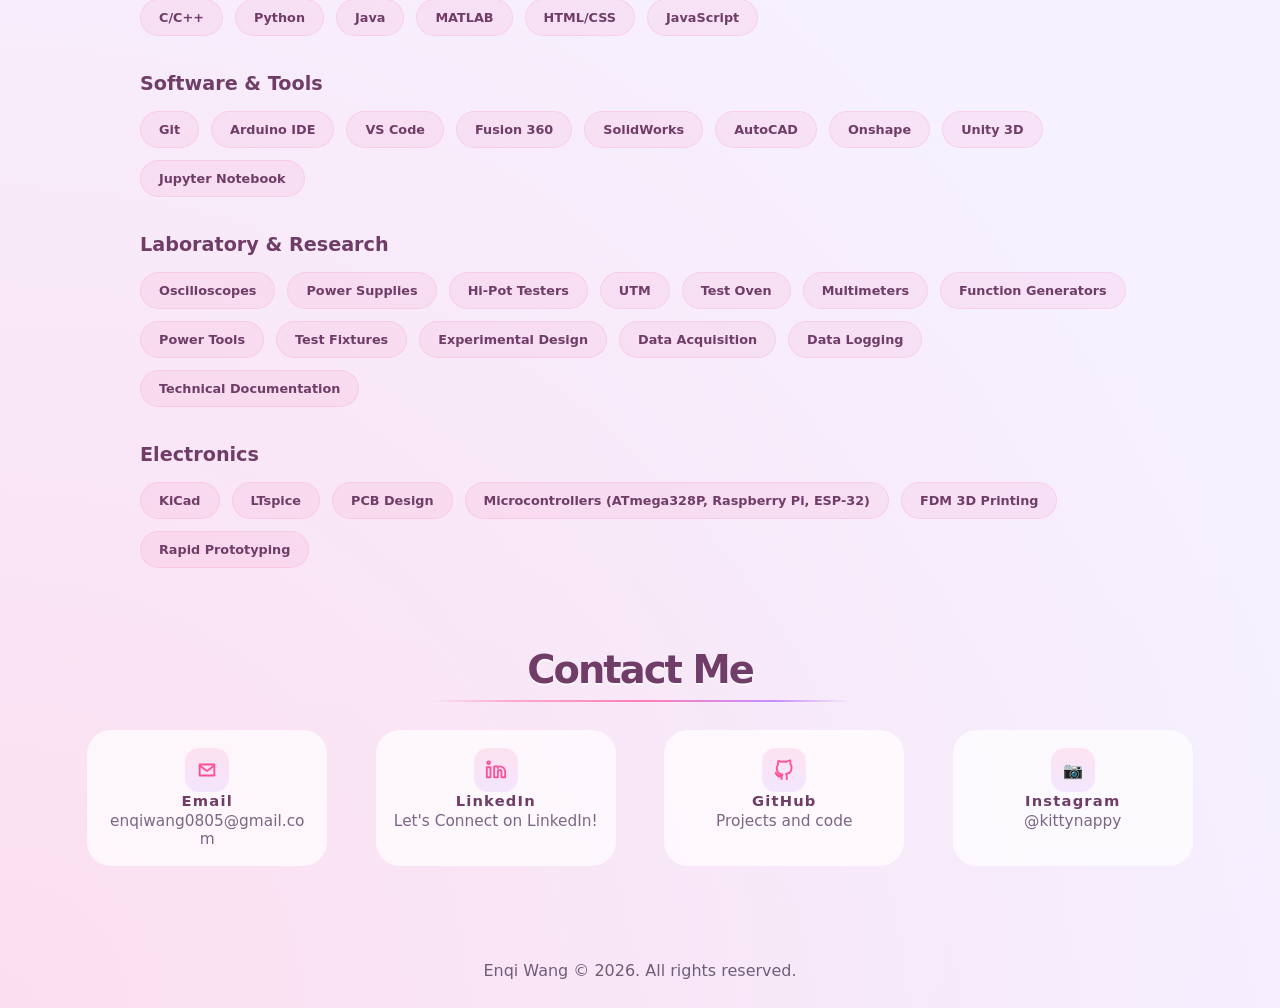
==== commit c71f79c9: "Updated Website" ====
--- a/index.html
+++ b/index.html
@@ -126,6 +126,37 @@
       </div>
     </section>
 
+
+    <section class="section" id="web">
+      <h2 class="section-title">Web Development</h2>
+      <div class="underline"></div>
+
+      <div class="project-grid">
+        <a class="project-card" href="3d4e.html">
+          <div class="project-image-wrap">
+            <img class="project-image" src="icons_images/3D4E/3D4E.jpg" alt="3D For Everyone Official Website" loading="lazy"
+              decoding="async">
+          </div>
+
+          <div class="project-body">
+            <div class="project-title">3D For Everyone</div>
+            <p class="project-subtitle">
+              I designed the official website for
+              <strong>3D4E at USC</strong>, USC's largest
+              3D printing & addictive manufacturing community. 
+            </p>
+            <div class="skill-bubbles">
+              <span>Web Development</span>
+              <span>HTML/CSS</span>
+              <span>JavaScript</span>
+            </div>
+
+          </div>
+        </a>
+
+      </div>
+    </section>
+
     <section section id="about" class="panel about-panel">
       <div class="about-grid">
         <img src="icons_images/SPCP26_EnqiWang_0518.jpg" alt="Enqi Wang" class="photo" loading="lazy" decoding="async">
@@ -141,7 +172,7 @@
             & Make Ambassador.
           </p>
           <p>
-           I'm on track to receive my <strong>B.S in Electrical & Computer Engineering</strong> at USC in 2028.
+            I'm on track to receive my <strong>B.S in Electrical & Computer Engineering</strong> at USC in 2028.
           </p>
           <p>
             If you have any questions or inquiries, please reach out to <strong>enqiwang0805@gmail.com</strong>
@@ -164,97 +195,83 @@
     </section>
 
     <section id="experience" class="section experience-section">
-  <h2 class="section-title">Experience</h2>
-  <div class="underline"></div>
-
-  <div class="experience-scroll">
-
-    <article class="experience-card">
-      <img
-        src="icons_images/Experience/intertek.jpg"
-        alt="Intertek logo"
-        class="experience-logo"
-      >
-
-      <h3>Intertek</h3>
-      <p class="experience-role">Electrical Testing Intern</p>
-      <p class="experience-date">May 2026 – August 2026 · Plano, TX</p>
-
-      <p class="experience-description">
-        Supported <strong>product-safety  and reliability testing</strong> for industrial machinery components according to UL, IEC,
-        and IEEE standards. 
-      </p>
-       <p class="experience-description">
-        Interpreted electrical schematics, product
-        specifications, bills of materials, and mechanical drawings while
-        performing hi-pot, ground-bond, leakage-current, aging, calibration,
-        and mechanical testing.
-      </p>
-    </article>
-
-    <article class="experience-card">
-      <img
-        src="icons_images/Experience/usc.jpg"
-        alt="USC Viterbi School of Engineering logo"
-        class="experience-logo"
-      >
-
-      <h3>USC Viterbi School of Engineering</h3>
-      <p class="experience-role">Course Producer</p>
-      <p class="experience-date">August 2026 – Present · Los Angeles, CA</p>
-
-      <p class="experience-description">
-        Support students enrolled in EE 141: Applied Linear Algebra for
-        Engineering by assisting with MATLAB exercises, answering questions,
-        and explaining how linear algebra concepts are applied to engineering
-        problems..
-      </p>
-    </article>
-
-    <article class="experience-card">
-      <img
-        src="icons_images/Experience/PlayStation.jpg"
-        alt="PlayStation logo"
-        class="experience-logo"
-      >
-
-      <h3>Sony Interactive Entertainment</h3>
-      <p class="experience-role">PlayStation Career Pathways Scholar</p>
-      <p class="experience-date">August 2025 – Present</p>
-
-      <p class="experience-description">
-        Selected for the competitive PlayStation Career Pathways Scholar
-        program, receiving scholarship support, professional mentorship, and
-        exposure to careers in interactive entertainment and technology.
-      </p>
-    </article>
-
-    <article class="experience-card">
-      <img
-        src="icons_images/Experience/autodesk.png"
-        alt="Autodesk logo"
-        class="experience-logo"
-      >
-
-      <h3>Autodesk</h3>
-      <p class="experience-role">Design &amp; Make Ambassador</p>
-      <p class="experience-date">January 2026 – Present · Los Angeles, CA</p>
-
-      <p class="experience-description">
-        Represent Autodesk at USC as a liaison between the company and the
-        student community. Organize workshops and campus events that introduce
-        students to Fusion 360, CAD, digital fabrication, and rapid
-        prototyping. Help students understand how Autodesk design tools are
-        used to develop and manufacture real engineering projects.
-      </p>
-    </article>
-
-    
-
-
-
-  </div>
-</section>
+      <h2 class="section-title">Experience</h2>
+      <div class="underline"></div>
+
+      <div class="experience-scroll">
+
+        <article class="experience-card">
+          <img src="icons_images/Experience/intertek.jpg" alt="Intertek logo" class="experience-logo">
+
+          <h3>Intertek</h3>
+          <p class="experience-role">Electrical Testing Intern</p>
+          <p class="experience-date">May 2026 – August 2026 · Plano, TX</p>
+
+          <p class="experience-description">
+            Supported <strong>product-safety and reliability testing</strong> for industrial machinery components
+            according to UL, IEC,
+            and IEEE standards.
+          </p>
+          <p class="experience-description">
+            Interpreted electrical schematics, product
+            specifications, bills of materials, and mechanical drawings while
+            performing hi-pot, ground-bond, leakage-current, aging, calibration,
+            and mechanical testing.
+          </p>
+        </article>
+
+        <article class="experience-card">
+          <img src="icons_images/Experience/usc.jpg" alt="USC Viterbi School of Engineering logo"
+            class="experience-logo">
+
+          <h3>USC Viterbi School of Engineering</h3>
+          <p class="experience-role">Course Producer</p>
+          <p class="experience-date">August 2026 – Present · Los Angeles, CA</p>
+
+          <p class="experience-description">
+            Support students enrolled in EE 141: Applied Linear Algebra for
+            Engineering by assisting with MATLAB exercises, answering questions,
+            and explaining how linear algebra concepts are applied to engineering
+            problems..
+          </p>
+        </article>
+
+        <article class="experience-card">
+          <img src="icons_images/Experience/PlayStation.jpg" alt="PlayStation logo" class="experience-logo">
+
+          <h3>Sony Interactive Entertainment</h3>
+          <p class="experience-role">PlayStation Career Pathways Scholar</p>
+          <p class="experience-date">August 2025 – Present</p>
+
+          <p class="experience-description">
+            Selected for the competitive PlayStation Career Pathways Scholar
+            program, receiving scholarship support, professional mentorship, and
+            exposure to careers in interactive entertainment and technology.
+          </p>
+        </article>
+
+        <article class="experience-card">
+          <img src="icons_images/Experience/autodesk.png" alt="Autodesk logo" class="experience-logo">
+
+          <h3>Autodesk</h3>
+          <p class="experience-role">Design &amp; Make Ambassador</p>
+          <p class="experience-date">January 2026 – Present · Los Angeles, CA</p>
+
+          <p class="experience-description">
+            Represent Autodesk at USC as a liaison between the company and the
+            student community. Organize workshops and campus events that introduce
+            students to Fusion 360, CAD, digital fabrication, and rapid
+            prototyping. Help students understand how Autodesk design tools are
+            used to develop and manufacture real engineering projects.
+          </p>
+        </article>
+
+
+
+
+
+      </div>
+    </section>
     <section class="section" section id="skills">
 
       <h2 class="section-title">Technical Skills</h2>
--- a/css/home.css
+++ b/css/home.css
@@ -273,7 +273,7 @@
 
 .section-title {
   text-align: center;
-  font-size: clamp(2rem, 3.8vw, 3.4rem);
+  font-size: clamp(1.5rem, 3vw, 2.5rem);
   line-height: 1.05;
   font-weight: 900;
   color: #6f3d67;
@@ -307,6 +307,8 @@
 
 .project-grid {
   display: grid;
+  grid-template-columns: repeat(auto-fit, minmax(320px, 438px));
+  justify-content: center;
   gap: 24px;
 }
 
@@ -485,7 +487,7 @@
 
 .experience-card {
   flex: 0 0 310px;
-  min-height: 290px;
+  min-height: 250px;
   padding: 20px;
 
   background: #fff9fc;
@@ -597,9 +599,10 @@
 }
 
 @media (max-width: 640px) {
-   #home {
+  #home {
     padding-top: 100px;
   }
+
   main {
     padding: 20px 14px 56px;
   }
@@ -635,5 +638,4 @@
   }
 
 
-}
-
+}
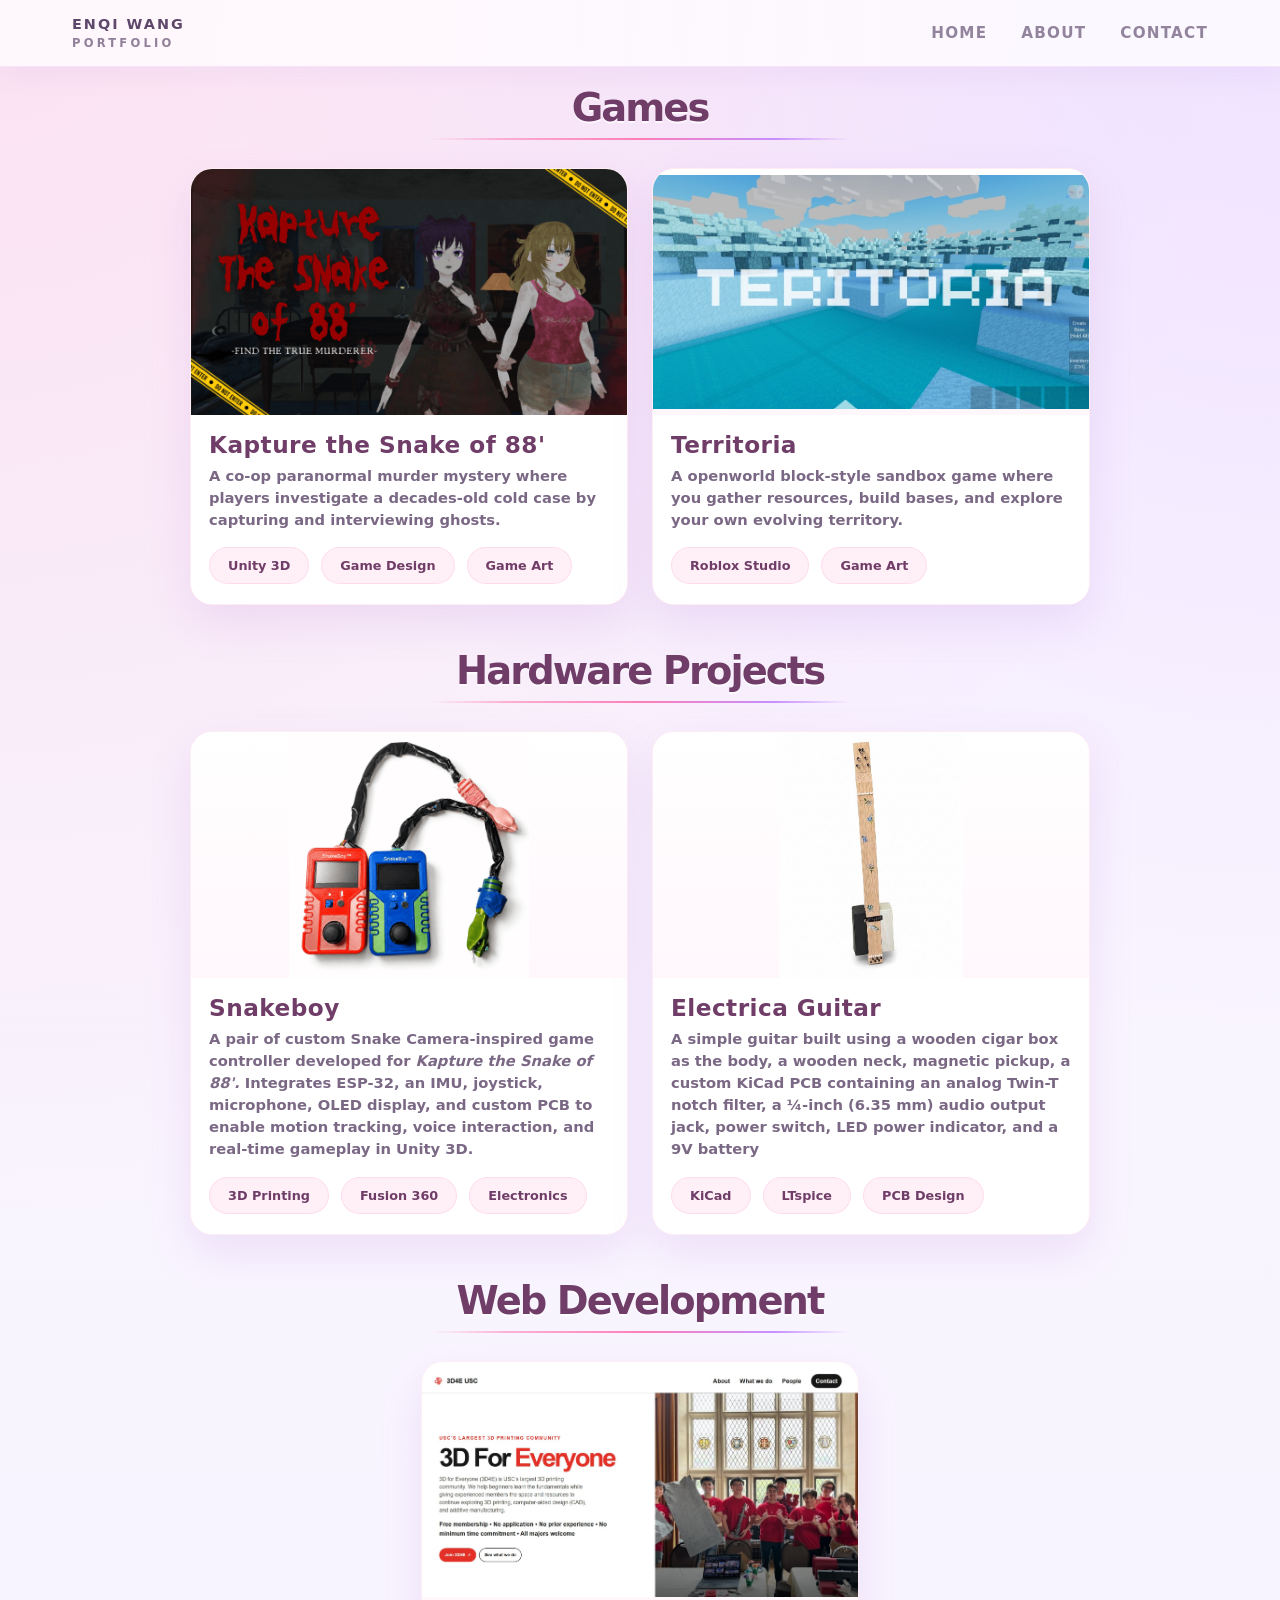
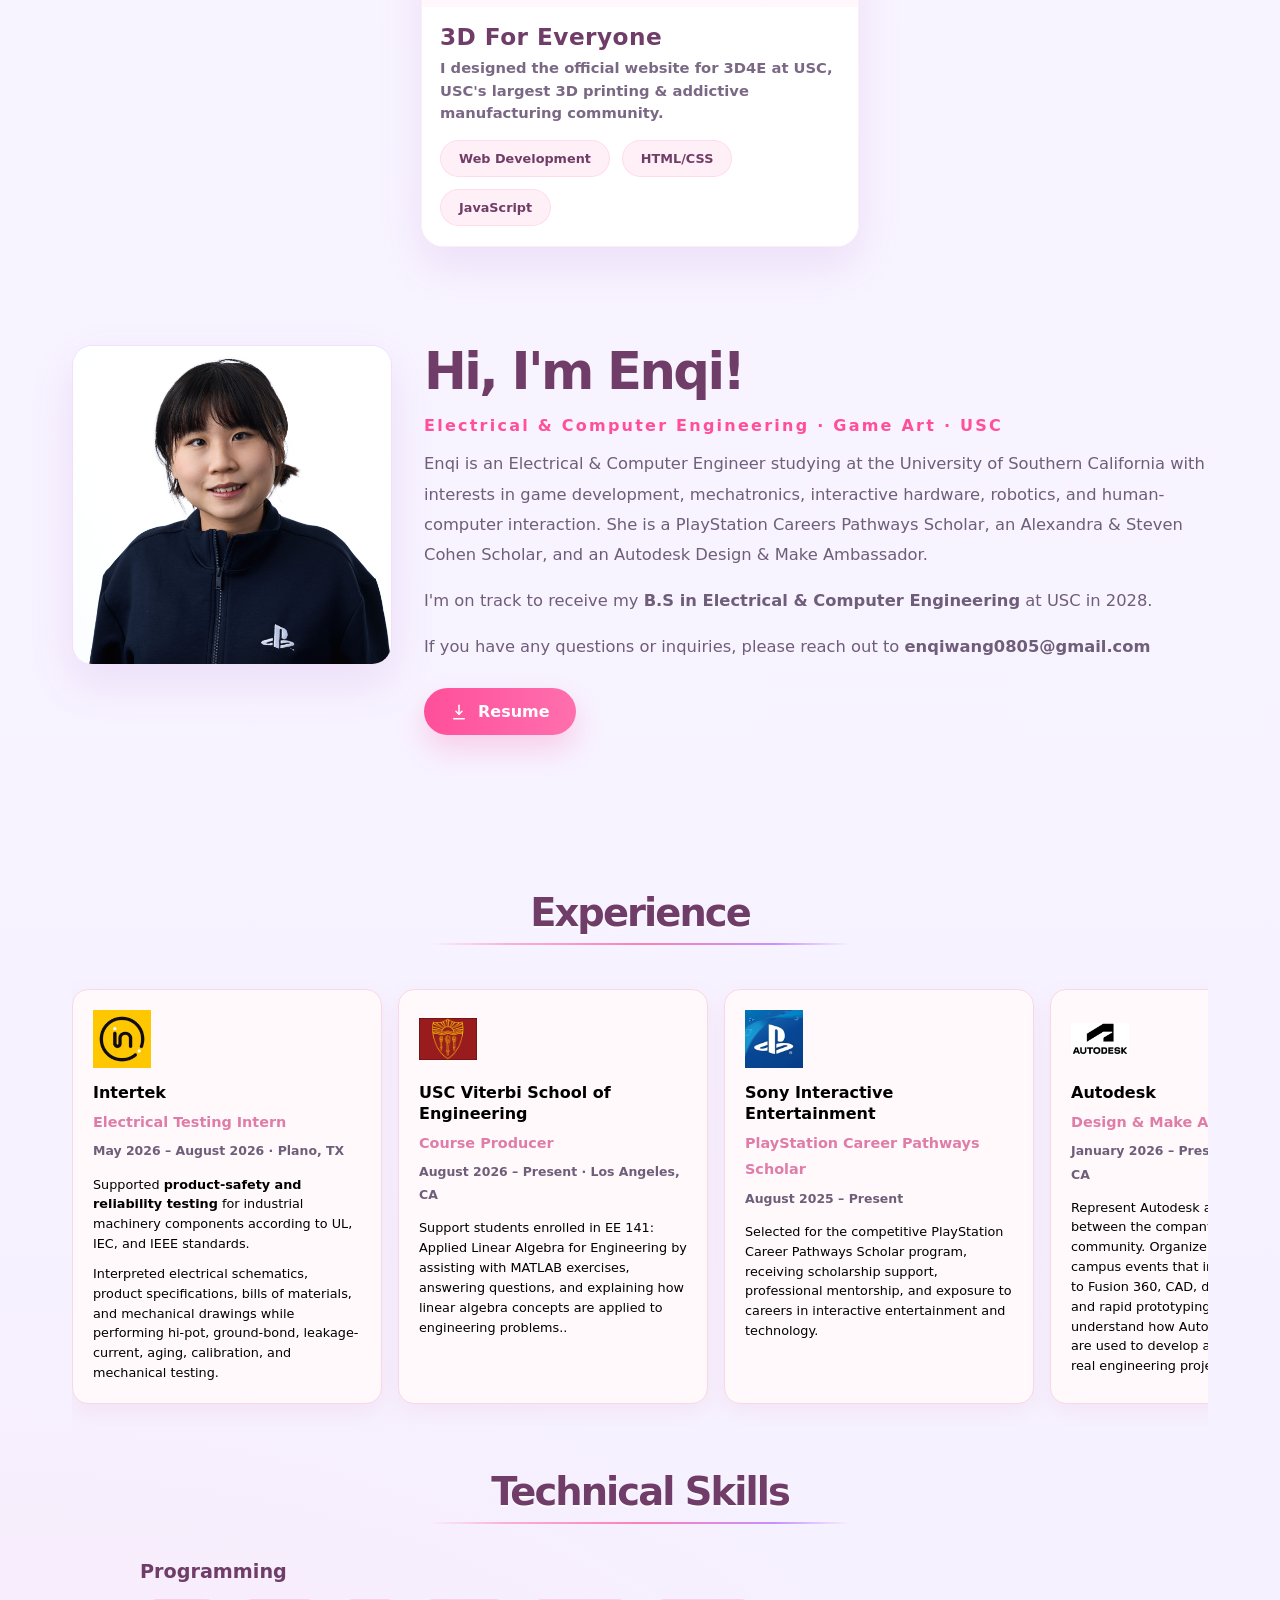
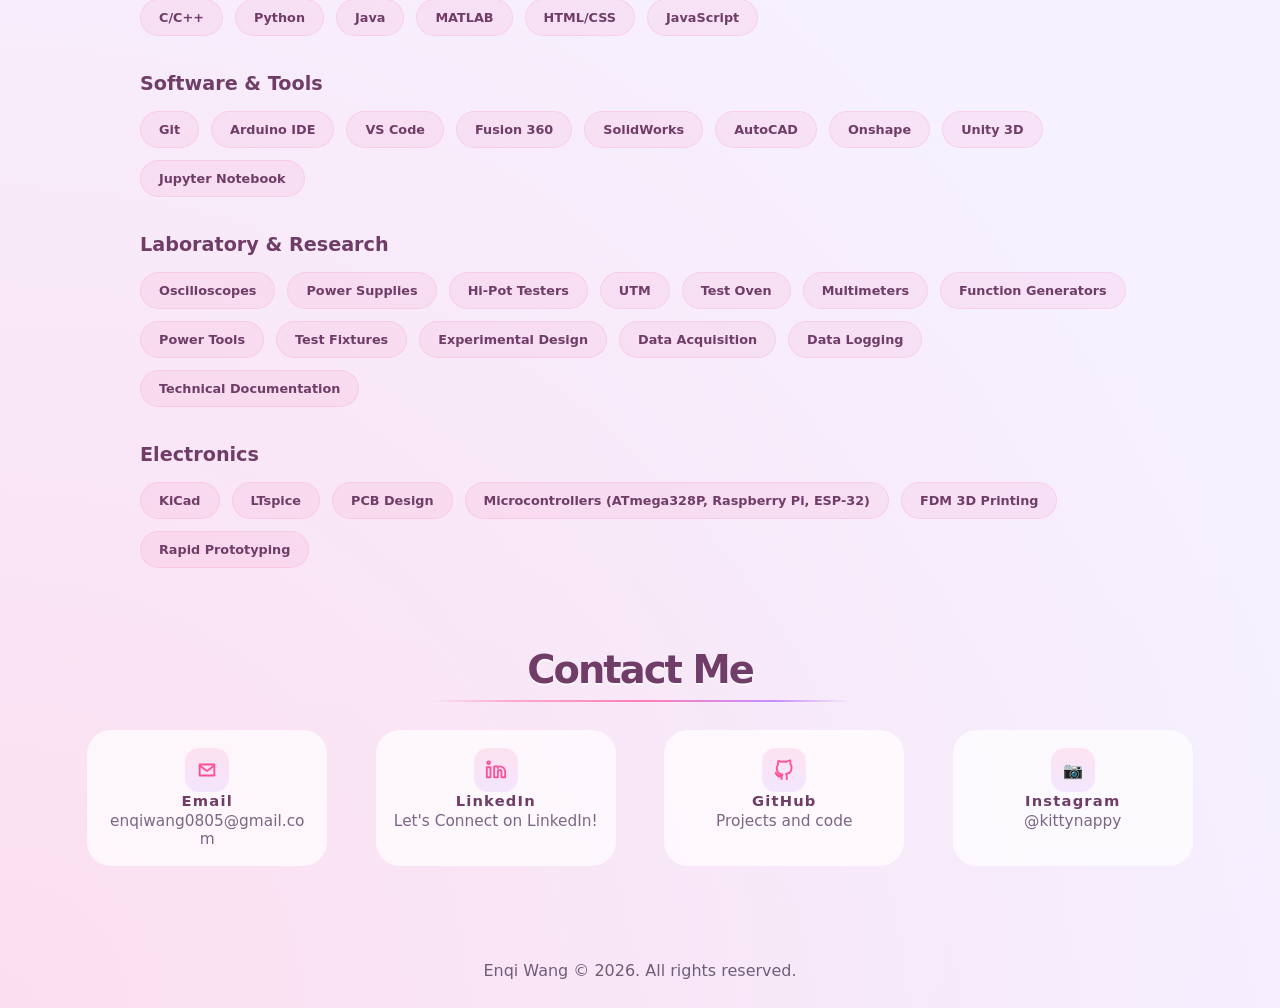
==== commit 81d0b006: "Update index.html" ====
--- a/index.html
+++ b/index.html
@@ -134,7 +134,7 @@
       <div class="project-grid">
         <a class="project-card" href="3d4e.html">
           <div class="project-image-wrap">
-            <img class="project-image" src="icons_images/3D4E/3D4E.jpg" alt="3D For Everyone Official Website" loading="lazy"
+            <img class="project-image" src="icons_images/3d4e/3d4e.jpg" alt="3D For Everyone Official Website" loading="lazy"
               decoding="async">
           </div>
 
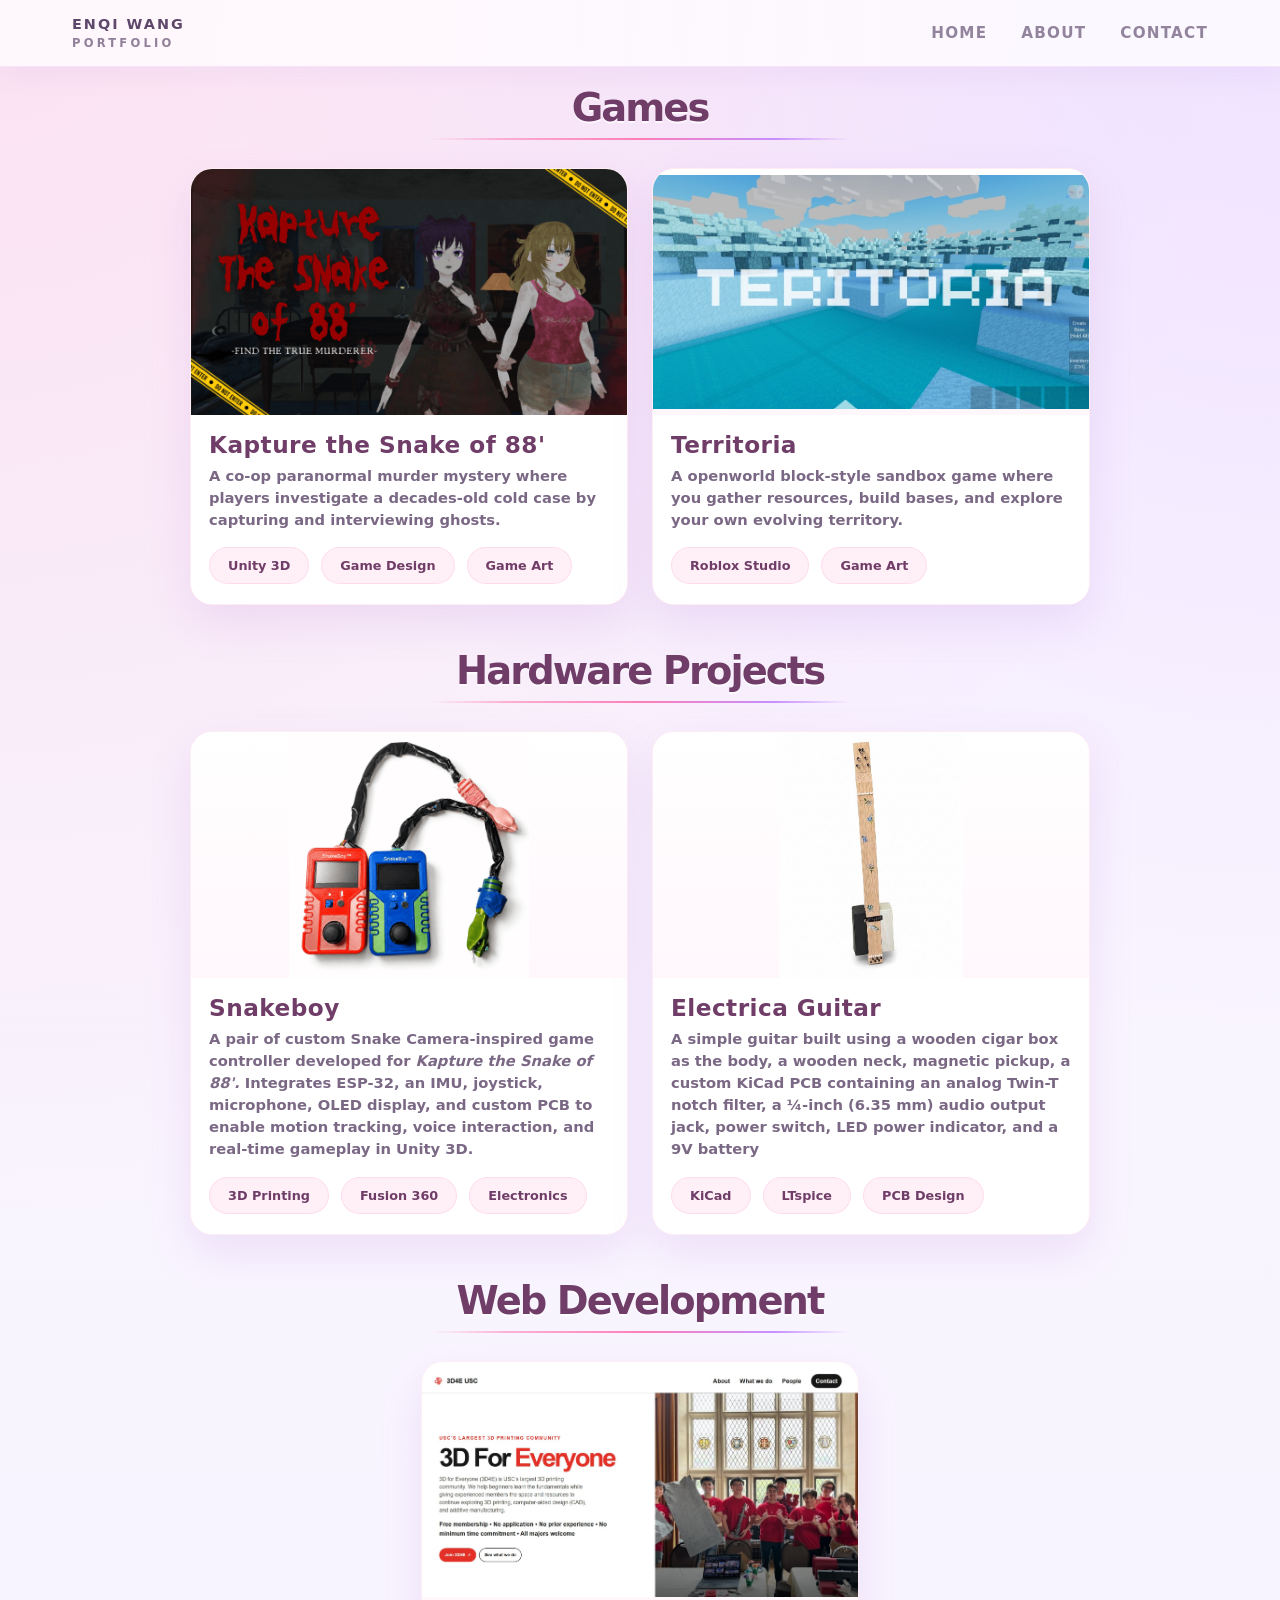
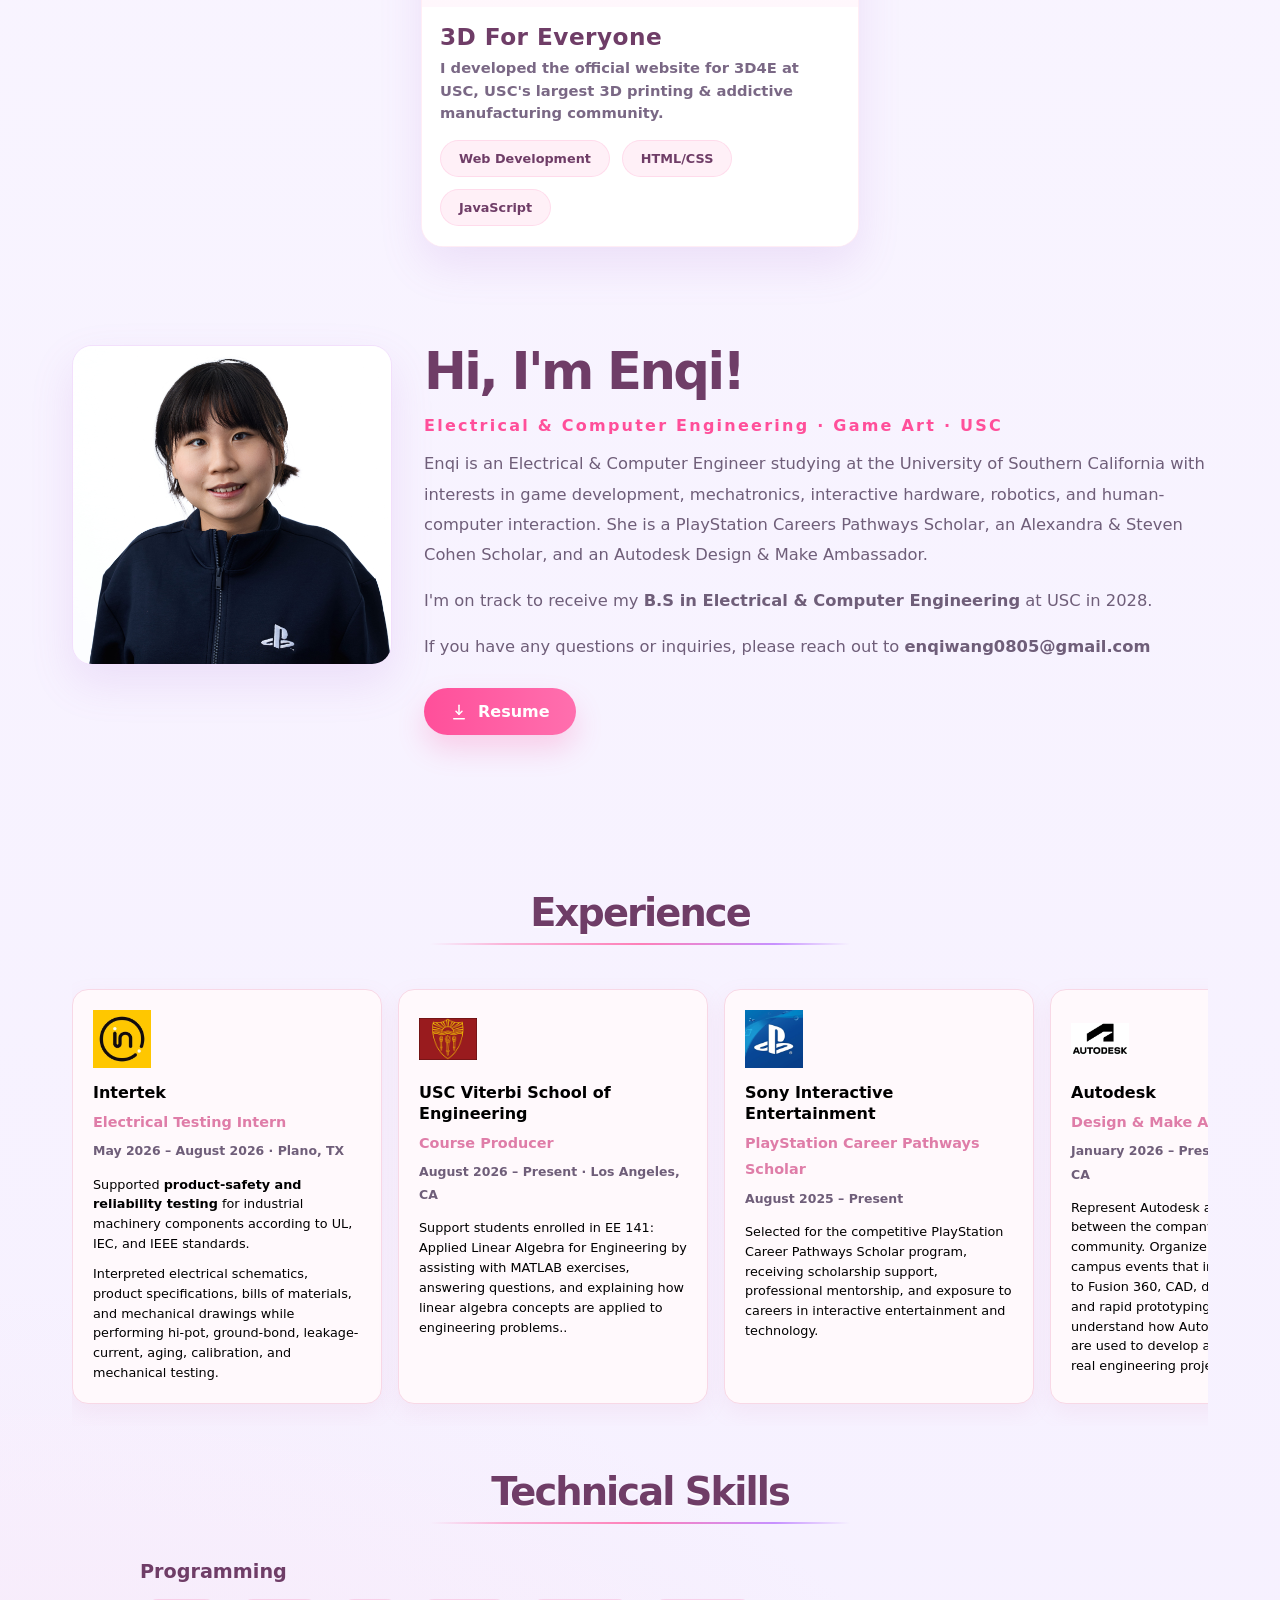
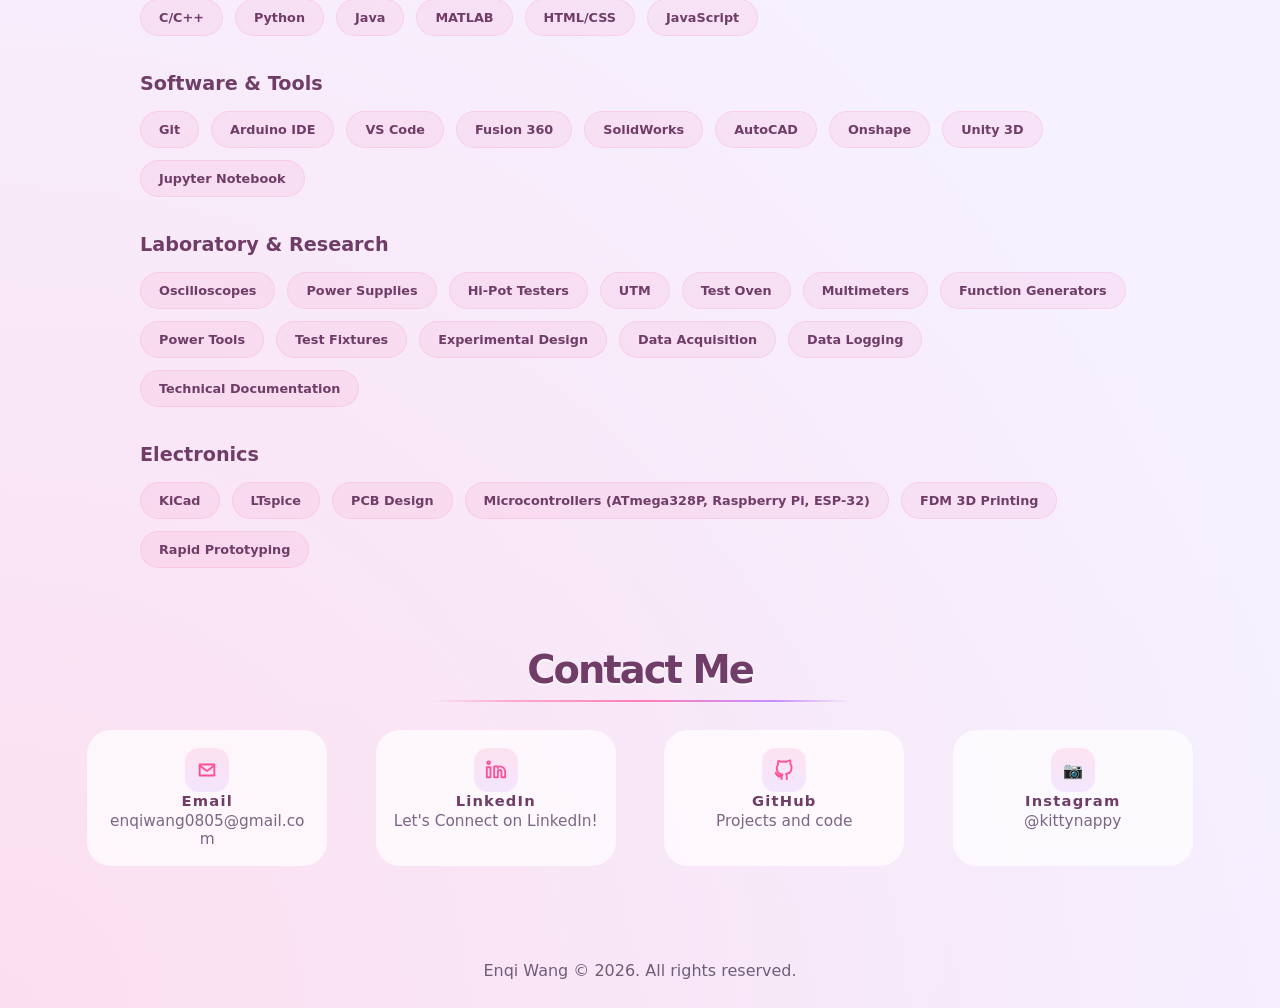
==== commit 1804d3ce: "Updated 3d4e" ====
--- a/index.html
+++ b/index.html
@@ -141,7 +141,7 @@
           <div class="project-body">
             <div class="project-title">3D For Everyone</div>
             <p class="project-subtitle">
-              I designed the official website for
+              I developed the official website for
               <strong>3D4E at USC</strong>, USC's largest
               3D printing & addictive manufacturing community. 
             </p>
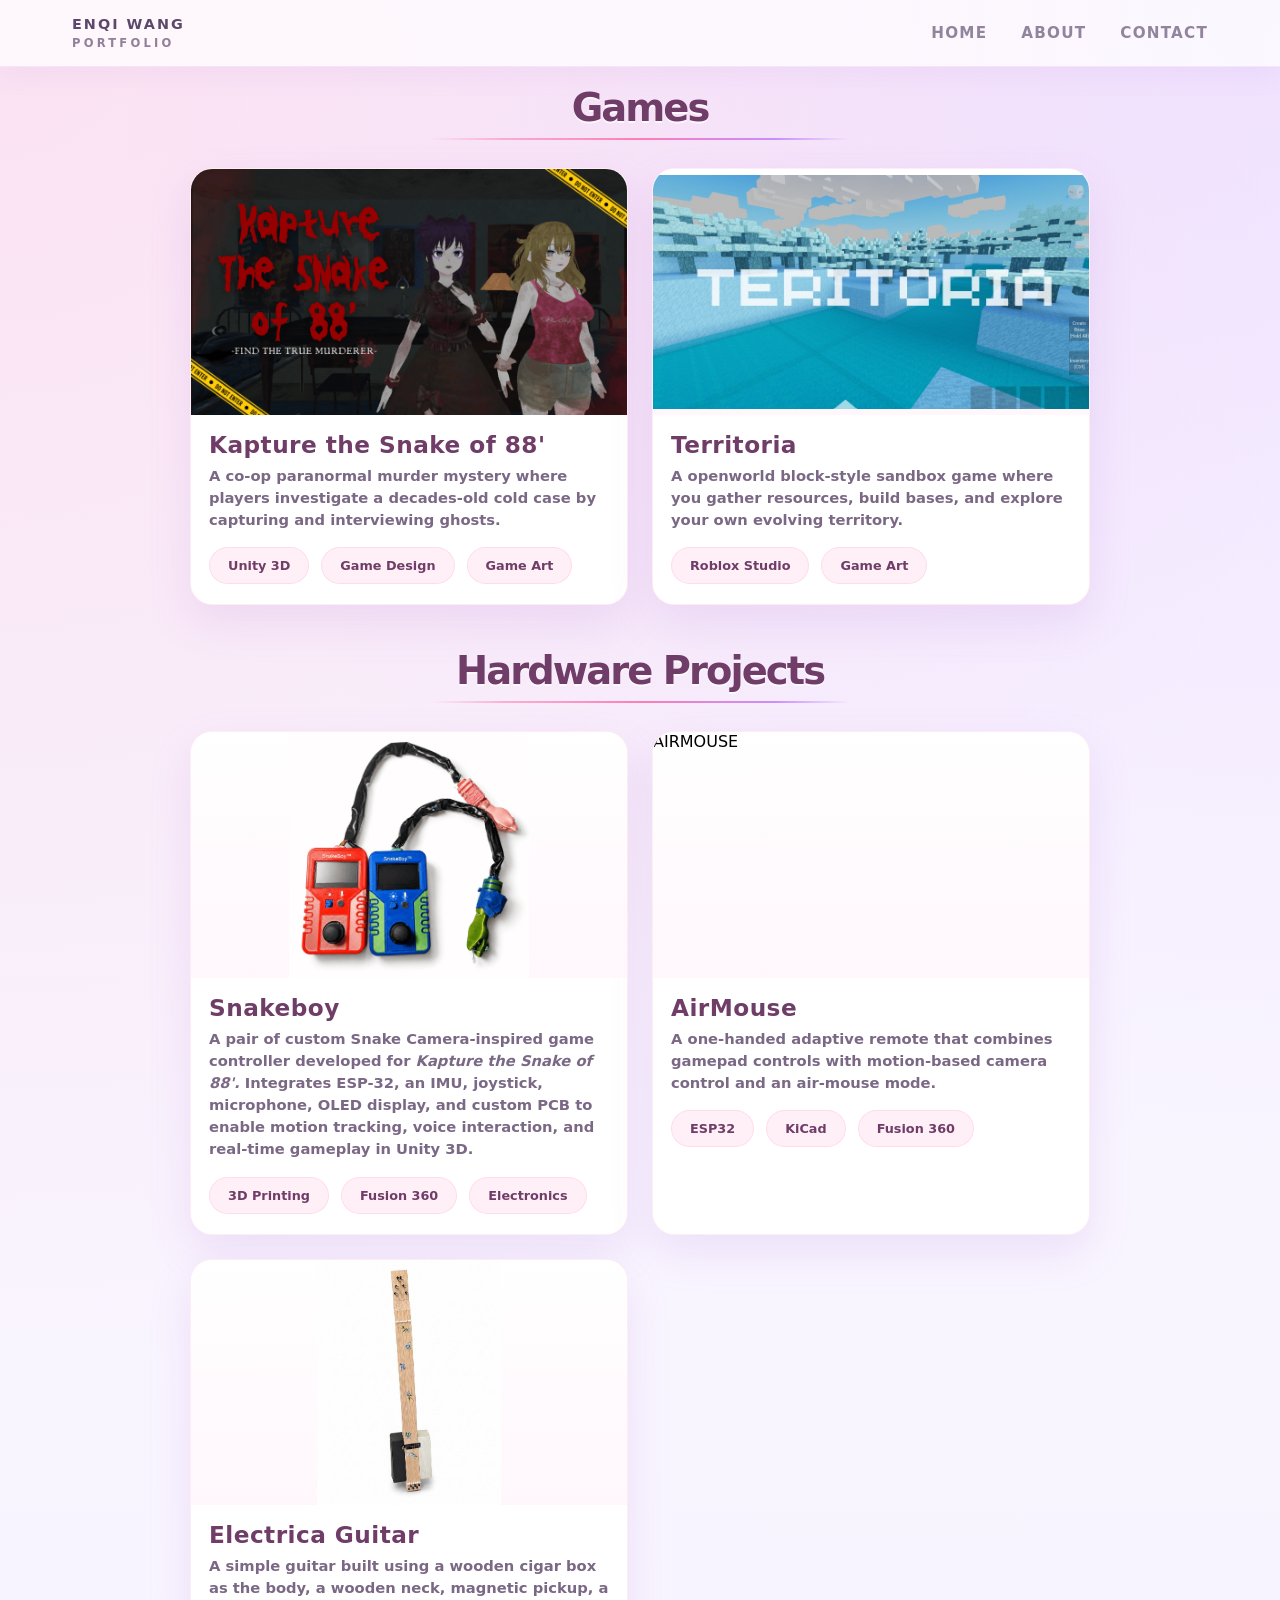
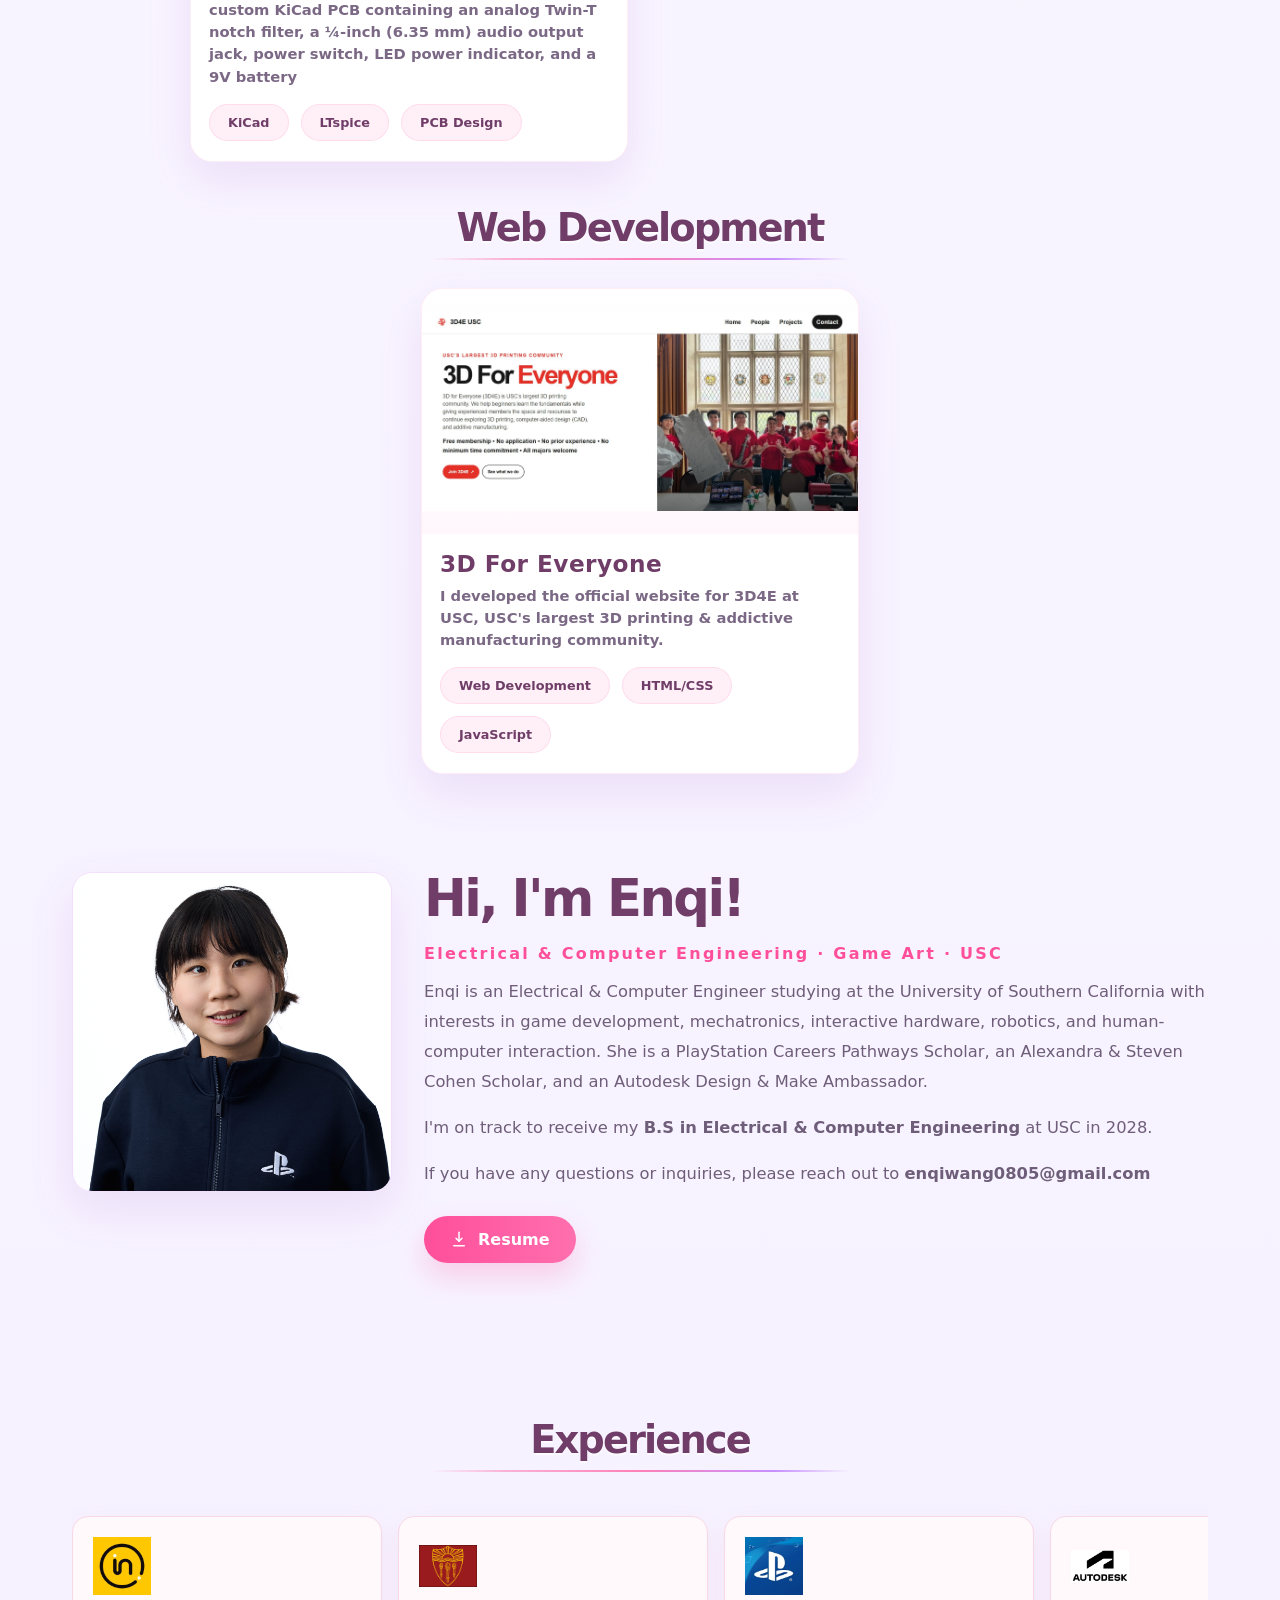
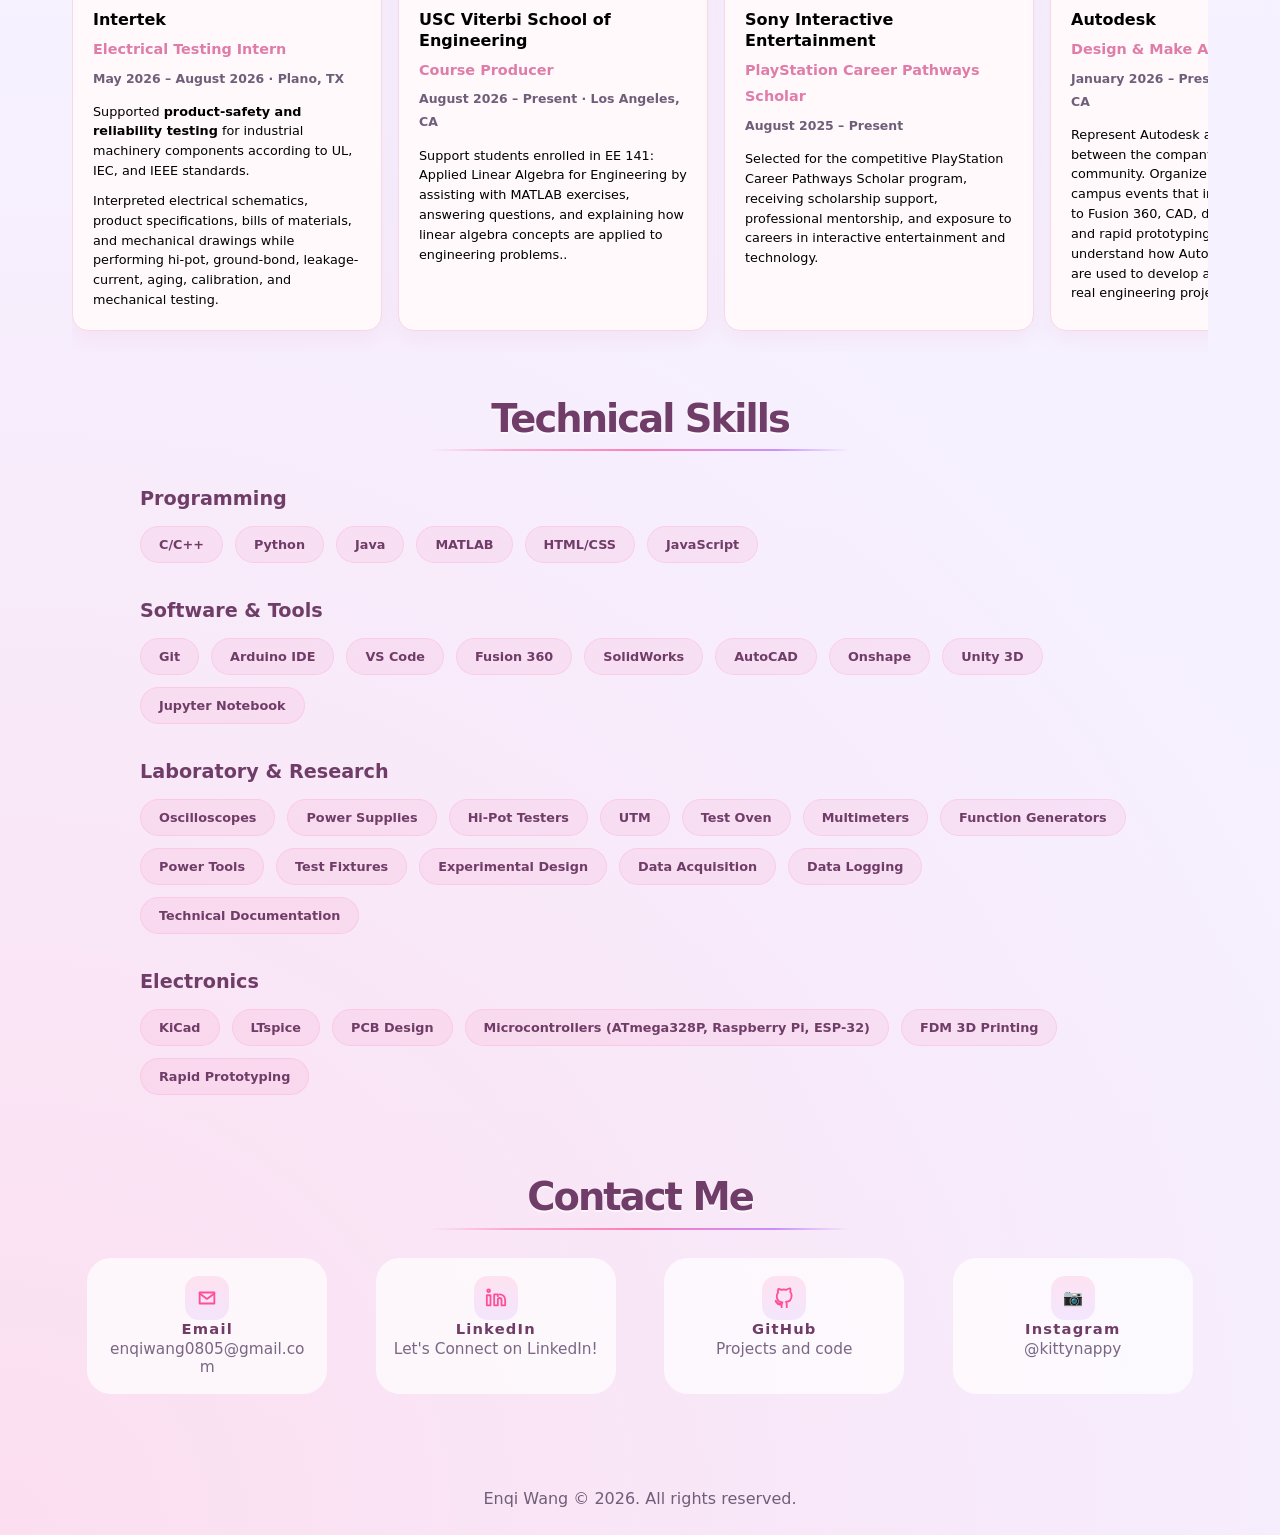
==== commit 783baac7: "Updated New AM Project" ====
--- a/index.html
+++ b/index.html
@@ -98,6 +98,29 @@
               <span>Electronics</span>
             </div>
 
+          </div>
+        </a>
+
+        <a class="project-card" href="airmouse.html">
+          <div class="project-image-wrap airmouse-card-art" aria-label="AirMouse one-handed adaptive controller illustration">
+            <div class="airmouse-card-device" aria-hidden="true">
+              <span class="airmouse-card-stick"></span>
+              <span class="airmouse-card-button button-a"></span>
+              <span class="airmouse-card-button button-b"></span>
+              <span class="airmouse-card-button button-c"></span>
+            </div>
+            <span class="airmouse-card-label">AIR<span>MOUSE</span></span>
+          </div>
+          <div class="project-body">
+            <div class="project-title">AirMouse</div>
+            <p class="project-subtitle">
+              A one-handed adaptive remote that combines gamepad controls with motion-based camera control and an air-mouse mode.
+            </p>
+            <div class="skill-bubbles">
+              <span>ESP32</span>
+              <span>KiCad</span>
+              <span>Fusion 360</span>
+            </div>
           </div>
         </a>
 
@@ -404,4 +427,4 @@
   </p>
 </body>
 
-</html>+</html>
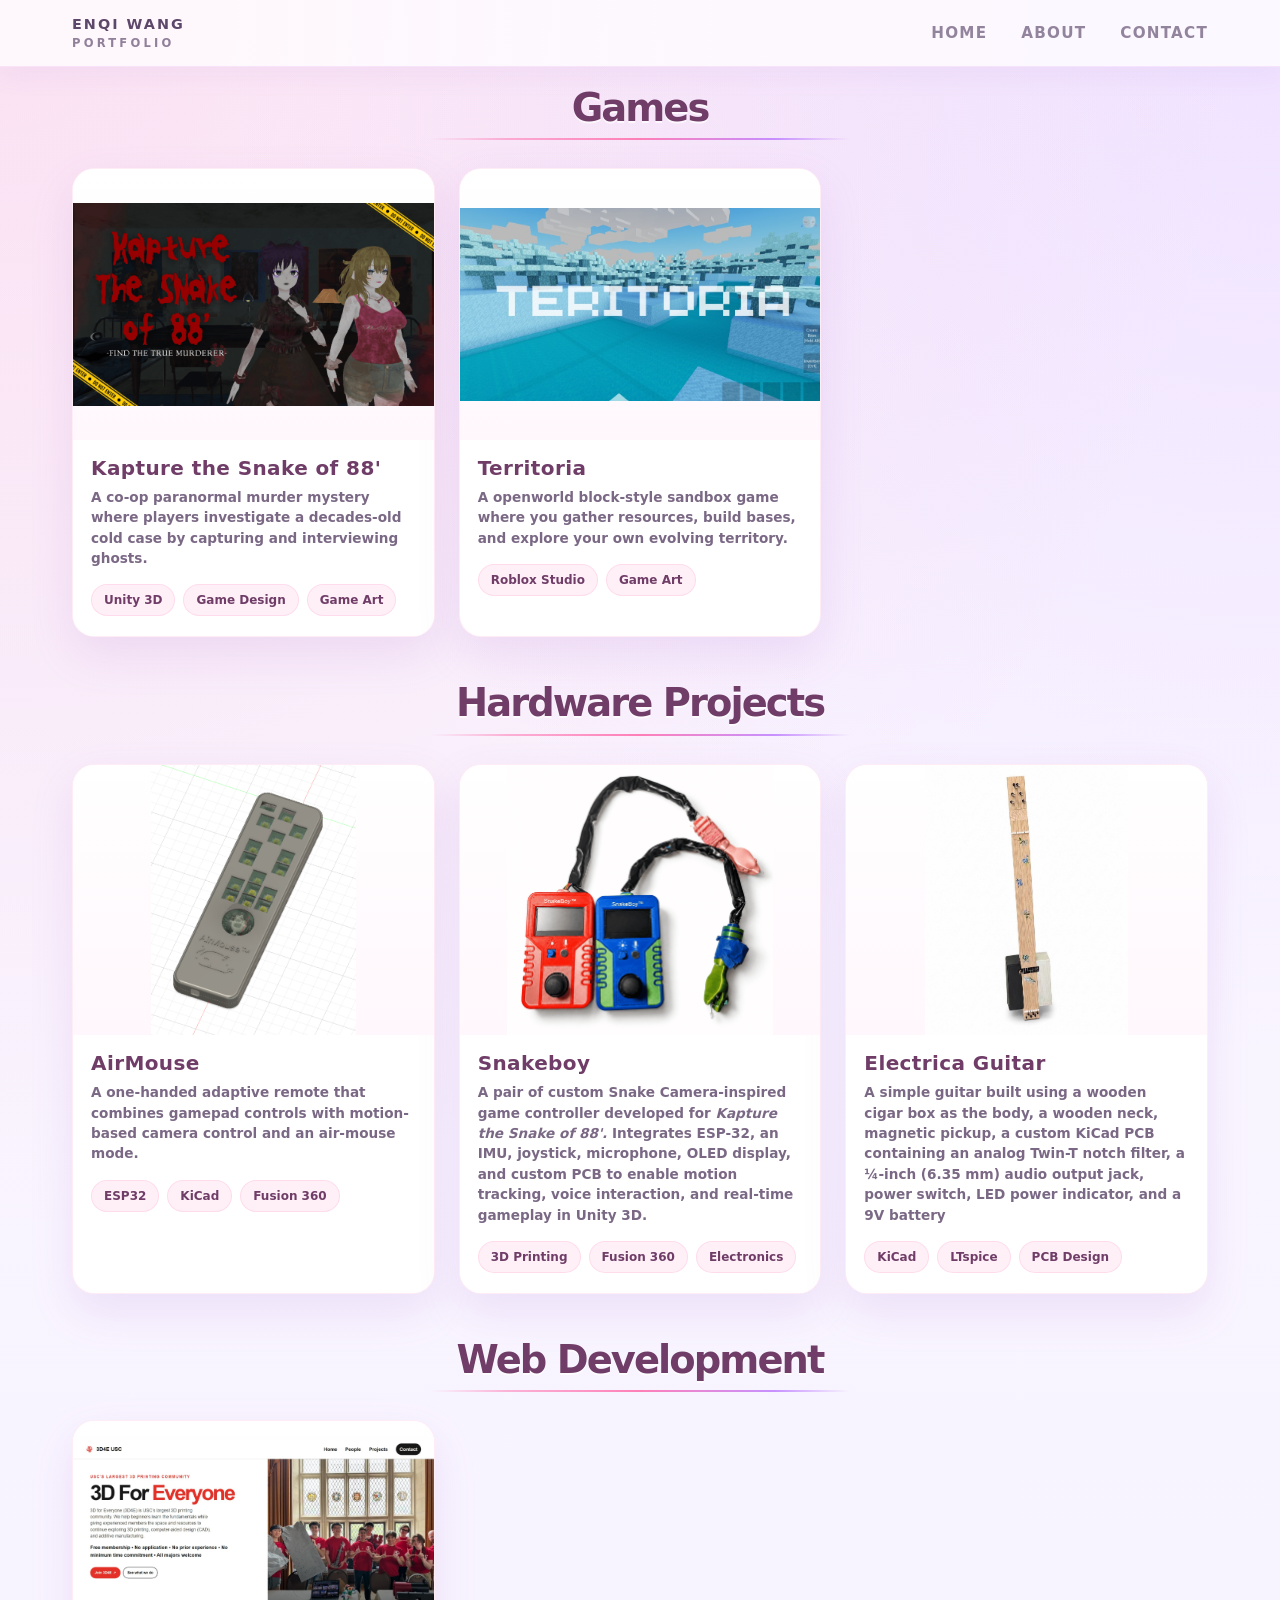
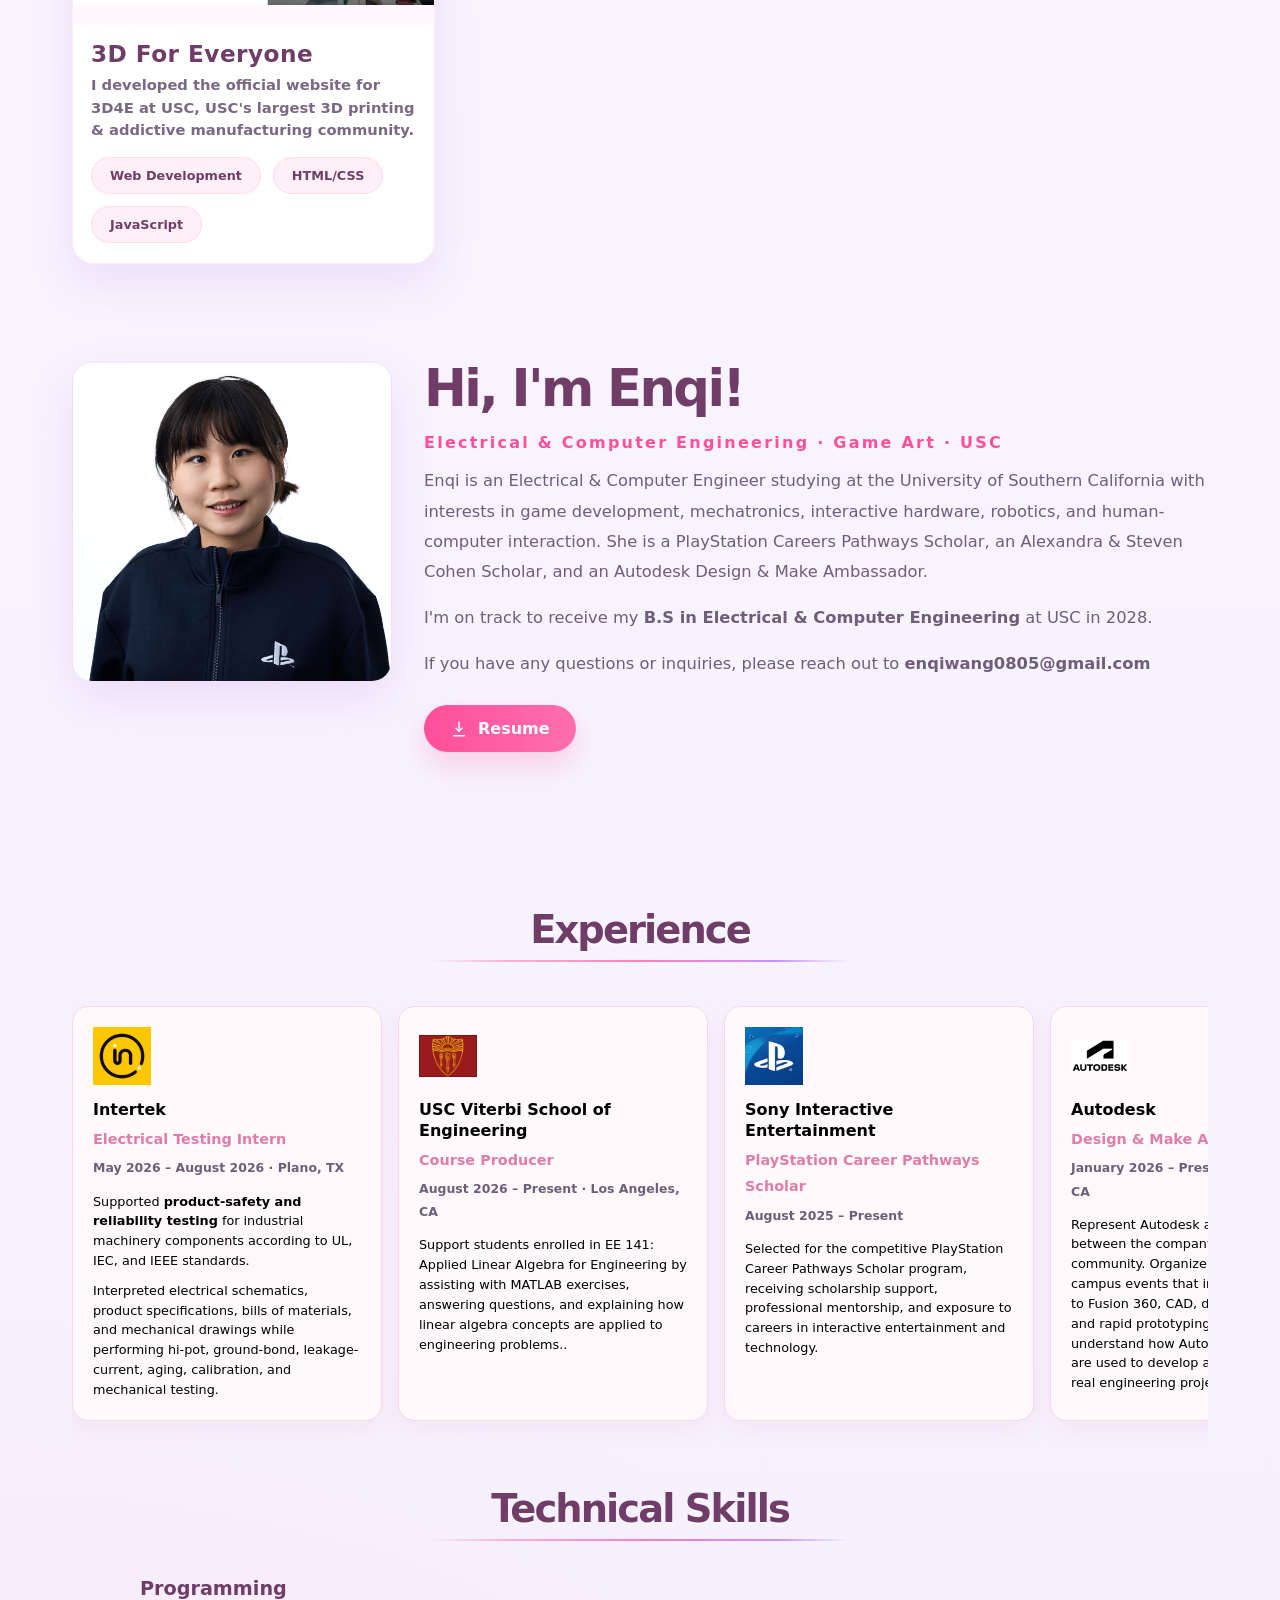
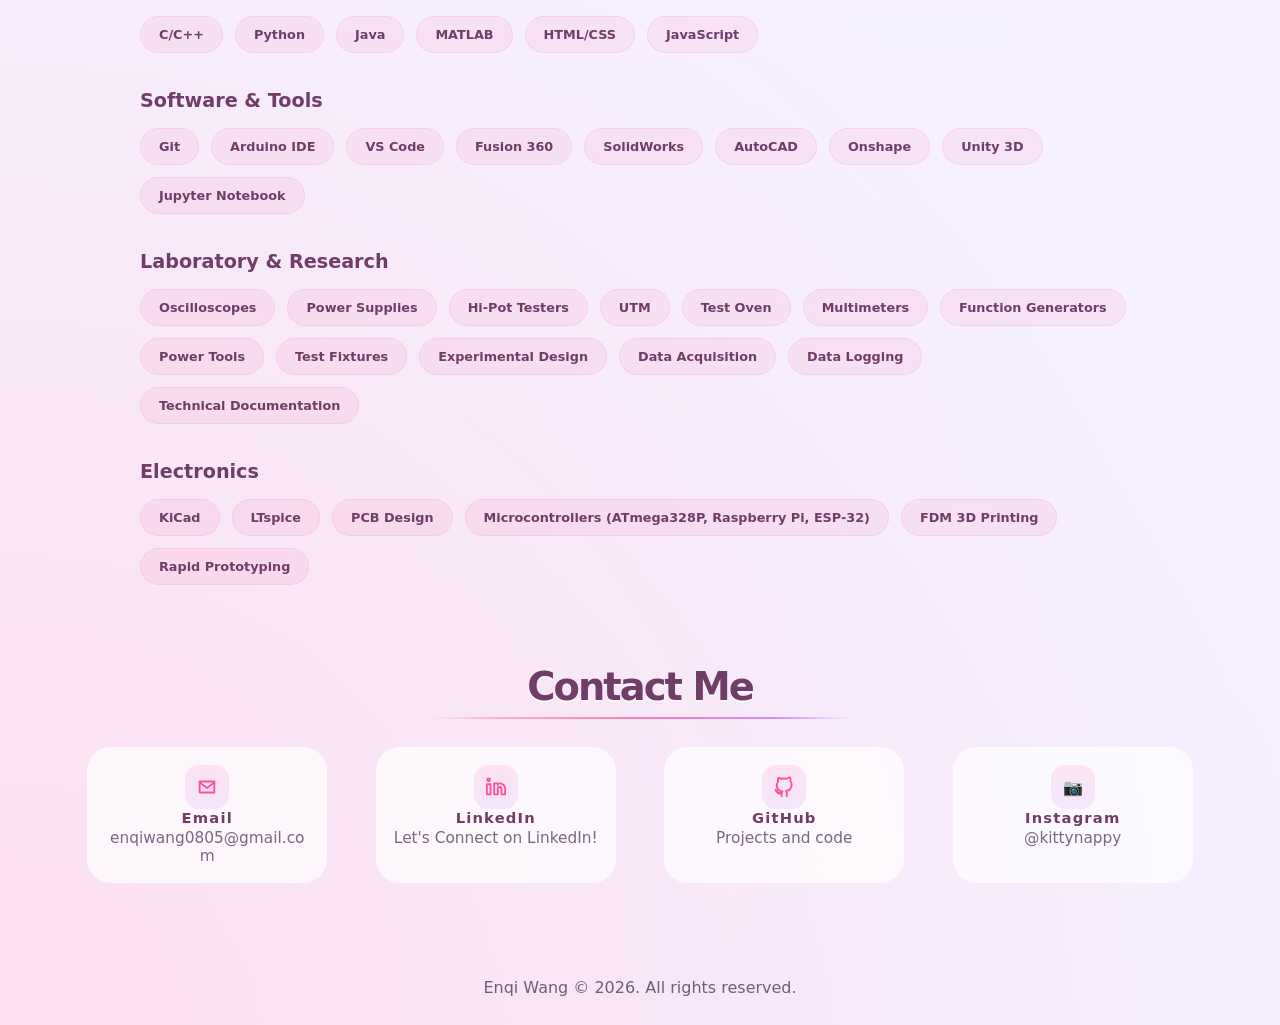
==== commit d8db1d48: "Fixed Redundant Code" ====
--- a/index.html
+++ b/index.html
@@ -76,6 +76,24 @@
       <div class="underline"></div>
 
       <div class="project-grid featured">
+        <a class="project-card" href="airmouse.html">
+          <div class="project-image-wrap">
+            <img class="project-image" src="icons_images/Airmouse/MCADEnclosure.png"
+              alt="AirMouse enclosure designed in Fusion 360" loading="lazy" decoding="async">
+          </div>
+          <div class="project-body">
+            <div class="project-title">AirMouse</div>
+            <p class="project-subtitle">
+              A one-handed adaptive remote that combines gamepad controls with motion-based camera control and an air-mouse mode.
+            </p>
+            <div class="skill-bubbles">
+              <span>ESP32</span>
+              <span>KiCad</span>
+              <span>Fusion 360</span>
+            </div>
+          </div>
+        </a>
+
         <a class="project-card" href="controller.html">
           <div class="project-image-wrap">
             <img class="project-image" src="icons_images/Controller/Controller0.png" alt="Snakeboy" loading="lazy"
@@ -101,29 +119,6 @@
           </div>
         </a>
 
-        <a class="project-card" href="airmouse.html">
-          <div class="project-image-wrap airmouse-card-art" aria-label="AirMouse one-handed adaptive controller illustration">
-            <div class="airmouse-card-device" aria-hidden="true">
-              <span class="airmouse-card-stick"></span>
-              <span class="airmouse-card-button button-a"></span>
-              <span class="airmouse-card-button button-b"></span>
-              <span class="airmouse-card-button button-c"></span>
-            </div>
-            <span class="airmouse-card-label">AIR<span>MOUSE</span></span>
-          </div>
-          <div class="project-body">
-            <div class="project-title">AirMouse</div>
-            <p class="project-subtitle">
-              A one-handed adaptive remote that combines gamepad controls with motion-based camera control and an air-mouse mode.
-            </p>
-            <div class="skill-bubbles">
-              <span>ESP32</span>
-              <span>KiCad</span>
-              <span>Fusion 360</span>
-            </div>
-          </div>
-        </a>
-
         <a class="project-card" href="Guitar.html">
           <div class="project-image-wrap">
             <img class="project-image" src="icons_images/Guitar/Guitar1.png" alt="Electrical Guitar" loading="lazy"
@@ -180,7 +175,7 @@
       </div>
     </section>
 
-    <section section id="about" class="panel about-panel">
+    <section id="about" class="panel about-panel">
       <div class="about-grid">
         <img src="icons_images/SPCP26_EnqiWang_0518.jpg" alt="Enqi Wang" class="photo" loading="lazy" decoding="async">
 
@@ -295,7 +290,7 @@
 
       </div>
     </section>
-    <section class="section" section id="skills">
+    <section class="section" id="skills">
 
       <h2 class="section-title">Technical Skills</h2>
       <div class="underline"></div>
@@ -408,7 +403,7 @@
           </span>
         </a>
 
-        <a class="contact-link" href="https://instagram.com/kittynappy" target="_blank">
+        <a class="contact-link" href="https://instagram.com/kittynappy" target="_blank" rel="noopener noreferrer">
 
           <span class="contact-icon">
             📷
--- a/css/home.css
+++ b/css/home.css
@@ -307,14 +307,13 @@
 
 .project-grid {
   display: grid;
-  grid-template-columns: repeat(auto-fit, minmax(320px, 438px));
+  grid-template-columns: repeat(3, minmax(0, 1fr));
   justify-content: center;
   gap: 24px;
 }
 
 .project-grid.featured {
-  grid-template-columns: repeat(auto-fit, minmax(320px, 1fr));
-  max-width: 900px;
+  max-width: 100%;
   margin: 0 auto;
 }
 
@@ -369,18 +368,34 @@
   margin-bottom: 8px;
 }
 
-.project-tech {
-  font-size: 0.88rem;
-  font-weight: 900;
-  line-height: 1.5;
-  color: rgba(255, 111, 174, 0.92);
-}
-
 .project-subtitle {
   font-size: 0.92rem;
   font-weight: 600;
   line-height: 1.5;
   color: rgba(93, 71, 106, 0.82);
+}
+
+@media (min-width: 901px) {
+  .project-grid.featured .project-image-wrap {
+    aspect-ratio: 4 / 3;
+  }
+
+  .project-grid.featured .project-title {
+    font-size: 1.25rem;
+  }
+
+  .project-grid.featured .project-subtitle {
+    font-size: 0.85rem;
+  }
+
+  .project-grid.featured .skill-bubbles {
+    gap: 8px;
+  }
+
+  .project-grid.featured .skill-bubbles span {
+    font-size: 0.75rem;
+    padding: 8px 12px;
+  }
 }
 
 .footer {
@@ -583,8 +598,9 @@
 }
 
 @media (max-width: 900px) {
+  .project-grid,
   .project-grid.featured {
-    grid-template-columns: 1fr;
+    grid-template-columns: repeat(2, minmax(0, 1fr));
     max-width: 100%;
   }
 
@@ -599,6 +615,11 @@
 }
 
 @media (max-width: 640px) {
+  .project-grid,
+  .project-grid.featured {
+    grid-template-columns: 1fr;
+  }
+
   #home {
     padding-top: 100px;
   }
@@ -638,4 +659,4 @@
   }
 
 
-}+}
